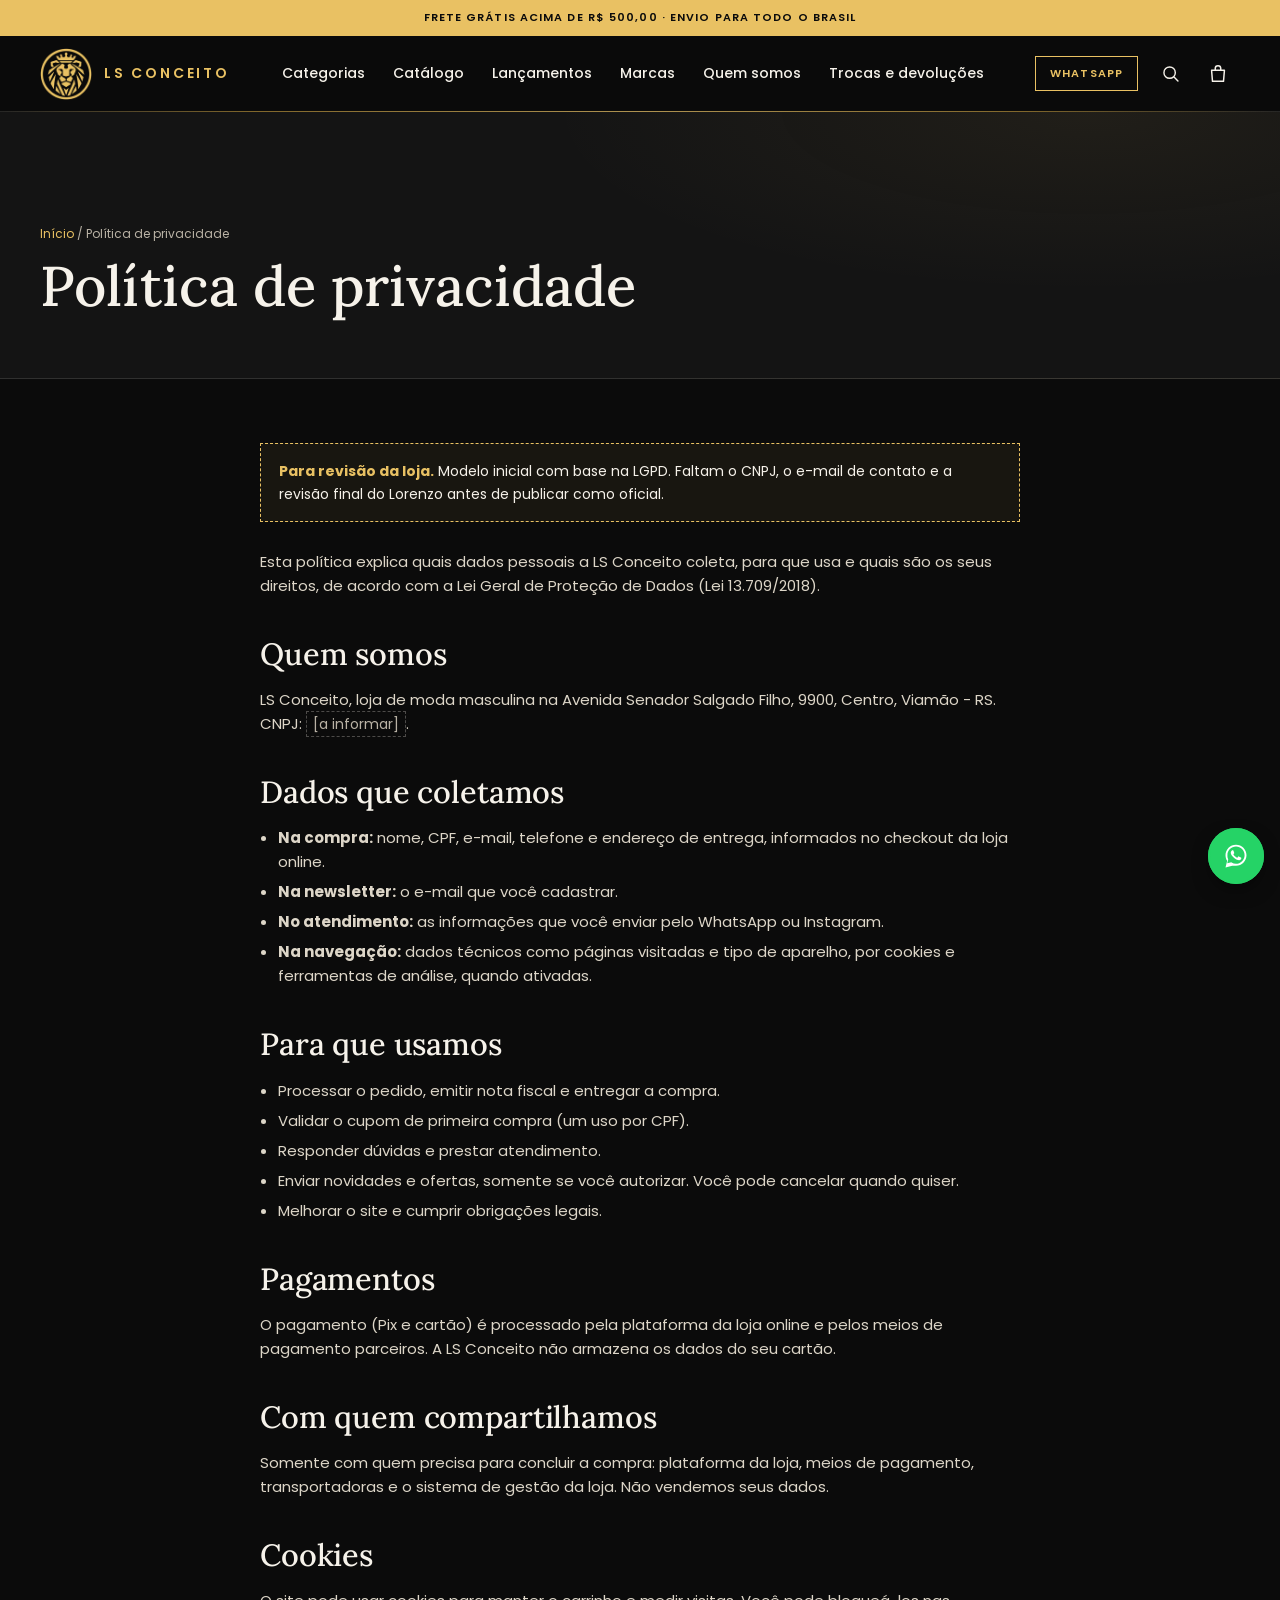
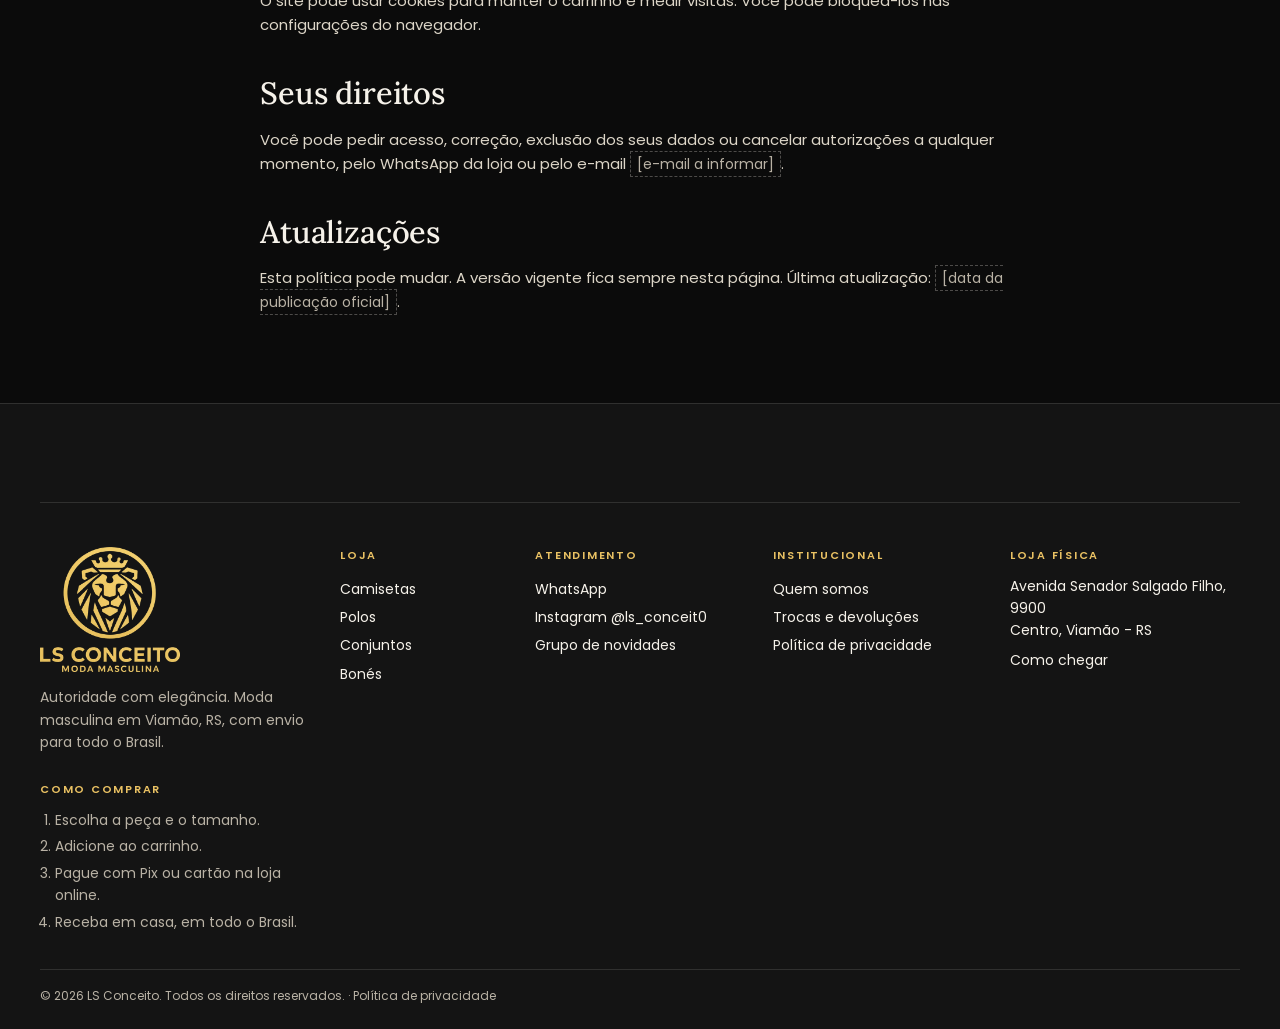
==== politica-de-privacidade.html @ 8f2c28cd "Pedidos do João e do dono (29/10): categorias em círculos, coleção, mockups e páginas - Hero com as " ====
<!doctype html>
<html lang="pt-BR">
<head>
<meta charset="utf-8">
<meta name="viewport" content="width=device-width, initial-scale=1">
<title>Política de privacidade | LS Conceito</title>
<meta name="description" content="Como a LS Conceito trata os seus dados pessoais.">
<meta name="theme-color" content="#0B0B0B">
<link rel="icon" type="image/png" href="favicon.png">
<meta property="og:title" content="LS Conceito | Moda masculina em Viamão - RS">
<meta property="og:description" content="Polos, camisetas, conjuntos e bonés. Frete grátis acima de R$ 500 e envio para todo o Brasil.">
<meta property="og:image" content="img/og.jpg">
<link rel="preconnect" href="https://fonts.googleapis.com">
<link rel="preconnect" href="https://fonts.gstatic.com" crossorigin>
<link href="https://fonts.googleapis.com/css2?family=Poppins:wght@400;500;600;700&family=Lora:ital,wght@0,500;0,600;1,500&display=swap" rel="stylesheet">
<link rel="stylesheet" href="style.css?v=20261029a">
</head>
<body>

<div class="topbar" id="topbar" role="region" aria-label="Avisos da loja">
  <div class="topbar-msgs" id="topbarMsgs"></div>
</div>

<header class="header" id="header">
  <a href="index.html#topo" class="brand" aria-label="LS Conceito, página inicial"><img class="brand-lion" src="img/logo-mark.webp" width="56" height="56" alt=""><span class="brand-word">LS Conceito</span></a>
  <nav class="nav" id="nav" aria-label="Principal">
    <div class="nav-item" style="--n:0">
      <a href="index.html#catalogo" class="nav-toggle" aria-haspopup="true">Categorias</a>
      <div class="submenu">
        <a href="index.html#catalogo">Todas as peças</a>
        <a href="index.html?cat=camisetas#catalogo">Camisetas</a>
        <a href="index.html?cat=polos#catalogo">Polos</a>
        <a href="index.html?cat=conjuntos#catalogo">Conjuntos</a>
        <a href="index.html?cat=bones#catalogo">Bonés</a>
      </div>
    </div>
    <a href="index.html#catalogo" style="--n:1">Catálogo</a>
    <a href="index.html#lancamentos" style="--n:2">Lançamentos</a>
    <a href="index.html#marcas" style="--n:3">Marcas</a>
    <a href="quem-somos.html" style="--n:4">Quem somos</a>
    <a href="troca-e-devolucao.html" style="--n:5">Trocas e devoluções</a>
  </nav>
  <div class="head-actions">
    <a href="#" class="btn btn-line btn-sm head-whats js-whats">WhatsApp</a>
    <button class="icon-btn" id="searchBtn" type="button" aria-label="Buscar peças" onclick="location.href='index.html#catalogo'">
      <svg viewBox="0 0 24 24" width="21" height="21" fill="none" stroke="currentColor" stroke-width="1.6" stroke-linecap="round" aria-hidden="true"><circle cx="11" cy="11" r="6.5"/><path d="m16 16 4.5 4.5"/></svg>
    </button>
    <button class="icon-btn cart-btn" id="cartBtn" type="button" onclick="location.href='index.html#catalogo'" aria-label="Abrir carrinho, 0 itens">
      <svg viewBox="0 0 24 24" width="22" height="22" fill="none" stroke="currentColor" stroke-width="1.6" stroke-linecap="round" stroke-linejoin="round" aria-hidden="true"><path d="M5 8h14l-1 12H6L5 8z"/><path d="M9 8V6a3 3 0 0 1 6 0v2"/></svg>
      <span class="cart-count" id="cartCount" aria-hidden="true">0</span>
    </button>
    <button class="burger" id="burger" type="button" aria-label="Abrir menu" aria-expanded="false" aria-controls="nav"><i></i><i></i></button>
  </div>
</header>

<main id="topo">
<section class="page-hero">
  <div class="wrap">
    <p class="breadcrumb"><a href="index.html">Início</a> / Política de privacidade</p>
    <h1>Política de privacidade</h1>
  </div>
</section>
<div class="wrap prose">
  <div class="pending"><b>Para revisão da loja.</b> Modelo inicial com base na LGPD. Faltam o CNPJ, o e-mail de contato e a revisão final do Lorenzo antes de publicar como oficial.</div>
  <p>Esta política explica quais dados pessoais a LS Conceito coleta, para que usa e quais são os seus direitos, de acordo com a Lei Geral de Proteção de Dados (Lei 13.709/2018).</p>
  <h2>Quem somos</h2>
  <p>LS Conceito, loja de moda masculina na Avenida Senador Salgado Filho, 9900, Centro, Viamão - RS. CNPJ: <span class="slot" style="display:inline;padding:2px 6px">[a informar]</span>.</p>
  <h2>Dados que coletamos</h2>
  <ul>
    <li><b>Na compra:</b> nome, CPF, e-mail, telefone e endereço de entrega, informados no checkout da loja online.</li>
    <li><b>Na newsletter:</b> o e-mail que você cadastrar.</li>
    <li><b>No atendimento:</b> as informações que você enviar pelo WhatsApp ou Instagram.</li>
    <li><b>Na navegação:</b> dados técnicos como páginas visitadas e tipo de aparelho, por cookies e ferramentas de análise, quando ativadas.</li>
  </ul>
  <h2>Para que usamos</h2>
  <ul>
    <li>Processar o pedido, emitir nota fiscal e entregar a compra.</li>
    <li>Validar o cupom de primeira compra (um uso por CPF).</li>
    <li>Responder dúvidas e prestar atendimento.</li>
    <li>Enviar novidades e ofertas, somente se você autorizar. Você pode cancelar quando quiser.</li>
    <li>Melhorar o site e cumprir obrigações legais.</li>
  </ul>
  <h2>Pagamentos</h2>
  <p>O pagamento (Pix e cartão) é processado pela plataforma da loja online e pelos meios de pagamento parceiros. A LS Conceito não armazena os dados do seu cartão.</p>
  <h2>Com quem compartilhamos</h2>
  <p>Somente com quem precisa para concluir a compra: plataforma da loja, meios de pagamento, transportadoras e o sistema de gestão da loja. Não vendemos seus dados.</p>
  <h2>Cookies</h2>
  <p>O site pode usar cookies para manter o carrinho e medir visitas. Você pode bloqueá-los nas configurações do navegador.</p>
  <h2>Seus direitos</h2>
  <p>Você pode pedir acesso, correção, exclusão dos seus dados ou cancelar autorizações a qualquer momento, pelo WhatsApp da loja ou pelo e-mail <span class="slot" style="display:inline;padding:2px 6px">[e-mail a informar]</span>.</p>
  <h2>Atualizações</h2>
  <p>Esta política pode mudar. A versão vigente fica sempre nesta página. Última atualização: <span class="slot" style="display:inline;padding:2px 6px">[data da publicação oficial]</span>.</p>
</div>
</main>

<footer class="footer">
  <ul class="seals wrap rv" aria-label="Vantagens">
    <li><svg viewBox="0 0 24 24" aria-hidden="true"><path d="M12 3 5 6v5c0 4.4 3 8.3 7 9.5 4-1.2 7-5.1 7-9.5V6l-7-3z"/><path d="m9 12 2 2 4-4"/></svg><span><b>Compra segura</b>Checkout protegido</span></li>
    <li><svg viewBox="0 0 24 24" aria-hidden="true"><path d="M3 7h11v9H3zM14 10h4l3 3v3h-7z"/><circle cx="7" cy="17.5" r="1.5"/><circle cx="17" cy="17.5" r="1.5"/></svg><span><b>Todo o Brasil</b>Enviamos para todos os estados</span></li>
    <li><svg viewBox="0 0 24 24" aria-hidden="true"><rect x="3" y="6" width="18" height="12"/><path d="M3 10h18M7 15h4"/></svg><span><b>Até 12x</b>No cartão de crédito</span></li>
    <li><svg viewBox="0 0 24 24" aria-hidden="true"><path d="M4 12h16M12 4v16"/><circle cx="12" cy="12" r="9"/></svg><span><b>Frete grátis</b>Acima de R$ 500,00</span></li>
  </ul>
  <div class="wrap footer-in">
    <div class="foot-brand">
      <img class="foot-logo" src="img/logo-ls.webp" width="160" height="143" alt="LS Conceito, moda masculina" loading="lazy">
      <p class="muted">Autoridade com elegância. Moda masculina em Viamão, RS, com envio para todo o Brasil.</p>
    </div>
    <div>
      <p class="foot-label">Loja</p>
      <a href="index.html?cat=camisetas#catalogo">Camisetas</a>
      <a href="index.html?cat=polos#catalogo">Polos</a>
      <a href="index.html?cat=conjuntos#catalogo">Conjuntos</a>
      <a href="index.html?cat=bones#catalogo">Bonés</a>
    </div>
    <div>
      <p class="foot-label">Atendimento</p>
      <a href="#" class="js-whats">WhatsApp</a>
      <a href="https://www.instagram.com/ls_conceit0/" target="_blank" rel="noopener">Instagram @ls_conceit0</a>
      <a href="#" data-grupo>Grupo de novidades</a>
    </div>
    <div>
      <p class="foot-label">Institucional</p>
      <a href="quem-somos.html">Quem somos</a>
      <a href="troca-e-devolucao.html">Trocas e devoluções</a>
      <a href="politica-de-privacidade.html">Política de privacidade</a>
    </div>
    <div>
      <p class="foot-label">Loja física</p>
      <p class="store-address">Avenida Senador Salgado Filho, 9900<br>Centro, Viamão - RS</p>
      <a href="https://www.google.com/maps/search/?api=1&query=Avenida+Senador+Salgado+Filho+9900+Centro+Viam%C3%A3o+RS" target="_blank" rel="noopener">Como chegar</a>
    </div>
    <div id="como-comprar">
      <p class="foot-label">Como comprar</p>
      <ol class="buy-steps">
        <li>Escolha a peça e o tamanho.</li>
        <li>Adicione ao carrinho.</li>
        <li>Pague com Pix ou cartão na loja online.</li>
        <li>Receba em casa, em todo o Brasil.</li>
      </ol>
    </div>
  </div>
  <div class="wrap copy">© <span id="year"></span> LS Conceito. Todos os direitos reservados. · <a href="politica-de-privacidade.html">Política de privacidade</a></div>
</footer>

<a href="#" class="float-whats js-whats" aria-label="Chamar no WhatsApp">
  <svg viewBox="0 0 32 32" width="28" height="28" fill="currentColor" aria-hidden="true"><path d="M16.003 3C9.373 3 4 8.373 4 15c0 2.385.697 4.607 1.894 6.48L4 29l7.72-1.86A11.94 11.94 0 0 0 16.003 27C22.63 27 28 21.627 28 15S22.63 3 16.003 3zm0 21.8a9.77 9.77 0 0 1-5.05-1.4l-.36-.22-4.58 1.1 1.14-4.46-.24-.38A9.75 9.75 0 0 1 6.2 15c0-5.42 4.4-9.8 9.8-9.8 5.4 0 9.8 4.38 9.8 9.8s-4.4 9.8-9.8 9.8zm5.37-7.34c-.3-.15-1.74-.86-2-.96-.27-.1-.47-.15-.66.15-.2.3-.76.96-.93 1.16-.17.2-.34.22-.64.07-.3-.15-1.25-.46-2.38-1.47-.88-.78-1.47-1.75-1.64-2.05-.17-.3-.02-.46.13-.6.13-.13.3-.34.44-.5.15-.17.2-.3.3-.5.1-.2.05-.37-.02-.52-.08-.15-.66-1.6-.9-2.18-.24-.57-.48-.5-.66-.5h-.56c-.2 0-.52.07-.8.37-.27.3-1.04 1.02-1.04 2.48s1.07 2.88 1.22 3.08c.15.2 2.1 3.2 5.08 4.49.71.3 1.26.49 1.7.63.71.22 1.36.19 1.87.12.57-.08 1.74-.71 1.98-1.4.25-.7.25-1.28.17-1.4-.07-.13-.27-.2-.57-.35z"/></svg>
</a>

<div class="toast" id="toast" role="status"></div>

<script src="config.js?v=20261029a"></script>
<script src="page.js?v=20261029a"></script>
</body>
</html>
---- style.css ----
/* LS Conceito: fundo preto no site todo (pedido do dono, 27/10). Seções alternam preto e grafite;
   off-white só em texto e detalhes. Cantos retos e um botão dourado principal por dobra (BrandBook). */
:root {
  --bg: #0B0B0B;
  --alt: #141414;
  --surface: #1A1A1A;
  --card: #161616;
  --line: rgba(246, 242, 234, .12);
  --line-strong: rgba(246, 242, 234, .28);
  --text: #F6F2EA;
  --muted: #B9B2A5;
  --gold: #E9C163;
  --gold-dark: #A8832E;
  --gold-fill: #E9C163;
  --gold-fill-hover: #F1CE7C;
  --on-gold: #0B0B0B;
  --photo: #1F1F1F;
  --head: "Lora", Georgia, serif;
  --sans: "Poppins", system-ui, sans-serif;
  --fs-2xs: 0.6875rem;
  --fs-xs: 0.75rem;
  --fs-sm: 0.875rem;
  --fs-md: 0.9375rem;
  --fs-lg: 1.25rem;
  --fs-xl: clamp(1.5rem, 2.4vw, 2rem);
  --fs-2xl: clamp(2rem, 4.4vw, 3.5rem);
  --lh-heading: 1.3;
  --lh-body: 1.6;
  --lh-tight: 1.25;
  --gap: 16px;
  --pad: clamp(16px, 4vw, 40px);
  --section: clamp(48px, 7vw, 96px);
  --topbar: 36px;
  --header: 76px;
  --ease: cubic-bezier(.22, 1, .36, 1);
}

* { box-sizing: border-box; margin: 0; padding: 0; }
html { scroll-behavior: smooth; }
body {
  background: var(--bg);
  color: var(--text);
  font-family: var(--sans);
  font-size: var(--fs-md);
  line-height: var(--lh-body);
  overflow-x: hidden;
  -webkit-font-smoothing: antialiased;
}
img { display: block; max-width: 100%; }
a { color: inherit; text-decoration: none; }
button, input, select { font-family: var(--sans); color: inherit; }
button { background: none; border: 0; padding: 0; cursor: pointer; }
:focus-visible { outline: 2px solid var(--gold); outline-offset: 2px; }
.sr-only { position: absolute; width: 1px; height: 1px; overflow: hidden; clip: rect(0 0 0 0); white-space: nowrap; }
.wrap { width: min(1240px, 100% - var(--pad) * 2); margin-inline: auto; }
.muted { color: var(--muted); }
h1, h2, h3 {
  font-family: var(--head);
  font-weight: 500;
  line-height: var(--lh-heading);
  padding-bottom: .14em;
}
h2 { font-size: var(--fs-xl); letter-spacing: -.005em; }
h3 { font-size: var(--fs-lg); }
.eyebrow, .foot-label, .sizes-label {
  font-family: var(--sans);
  font-size: var(--fs-2xs);
  font-weight: 600;
  letter-spacing: .16em;
  text-transform: uppercase;
  color: var(--gold);
}
.section { padding: var(--section) 0; }
.section.alt { background: var(--alt); }
#categorias, #lancamentos, #marcas, #catalogo, #contato, #avaliacoes, #como-comprar { scroll-margin-top: calc(var(--header) + 12px); }
.sec-head { display: flex; align-items: baseline; justify-content: space-between; flex-wrap: wrap; gap: 8px 16px; margin-bottom: 24px; }
.sec-head h2 { margin: 0; }
.sec-link {
  font-size: var(--fs-xs);
  font-weight: 600;
  letter-spacing: .12em;
  text-transform: uppercase;
  color: var(--gold);
  border-bottom: 1px solid currentColor;
  padding-bottom: 2px;
}
.sec-note, .result-count { font-size: var(--fs-xs); color: var(--muted); }

/* entrada no scroll: só opacidade e deslocamento curto, leve em celular fraco */
.rv { opacity: 0; transform: translateY(16px); transition: opacity .6s var(--ease), transform .6s var(--ease); transition-delay: var(--d, 0ms); }
.rv.rv-in { opacity: 1; transform: none; }
.no-rv .rv { opacity: 1; transform: none; transition: none; }

/* 1. barra de anúncio: uma mensagem por vez, troca com fade */
.topbar {
  position: relative;
  height: var(--topbar);
  background: var(--gold-fill);
  color: var(--on-gold);
  font-size: var(--fs-2xs);
  font-weight: 600;
  letter-spacing: .1em;
  text-transform: uppercase;
  overflow: hidden;
}
.topbar-msgs { position: relative; height: 100%; }
.topbar-msg {
  position: absolute;
  inset: 0;
  display: flex;
  align-items: center;
  justify-content: center;
  padding: 0 12px;
  text-align: center;
  white-space: nowrap;
  opacity: 0;
  transform: translateY(8px);
  transition: opacity .5s, transform .5s var(--ease);
}
.topbar-msg.is-on { opacity: 1; transform: none; }

/* 2. header fixo junto com a barra de anúncio */
.header {
  position: sticky;
  top: 0;
  z-index: 900;
  display: flex;
  align-items: center;
  justify-content: space-between;
  gap: 20px;
  min-height: var(--header);
  padding: 10px var(--pad);
  background: rgba(11, 11, 11, .96);
  border-bottom: 1px solid var(--line);
}
.brand { display: flex; align-items: center; gap: 12px; position: relative; z-index: 2; }
.brand-lion { height: 52px; width: 52px; }
.brand-word {
  font-weight: 600;
  font-size: var(--fs-sm);
  letter-spacing: .2em;
  text-transform: uppercase;
  white-space: nowrap;
  color: var(--gold);
}
.nav { display: flex; align-items: center; gap: 28px; }
.nav > a, .nav-toggle {
  position: relative;
  font-size: var(--fs-sm);
  font-weight: 500;
  padding: 8px 0;
}
.nav > a::after, .nav-toggle::after {
  content: "";
  position: absolute;
  left: 0; right: 0; bottom: 2px;
  height: 1px;
  background: var(--gold);
  transform: scaleX(0);
  transform-origin: left;
  transition: transform .3s var(--ease);
}
.nav > a:hover::after, .nav-item:hover .nav-toggle::after { transform: scaleX(1); }
.nav-item { position: relative; }
.submenu {
  position: absolute;
  top: 100%;
  left: -16px;
  min-width: 200px;
  padding: 8px 0;
  background: var(--surface);
  border: 1px solid var(--line);
  z-index: 20;
  opacity: 0;
  visibility: hidden;
  transform: translateY(6px);
  transition: opacity .2s, transform .25s var(--ease), visibility .2s;
}
.nav-item:hover .submenu, .nav-item:focus-within .submenu { opacity: 1; visibility: visible; transform: none; }
.submenu a { display: block; padding: 9px 18px; font-size: var(--fs-sm); }
.submenu a:hover, .submenu a.is-active { color: var(--gold); }
.head-actions { position: relative; z-index: 2; display: flex; align-items: center; gap: 4px; }
.head-whats { margin-right: 6px; }
.icon-btn { position: relative; width: 44px; height: 44px; display: grid; place-items: center; transition: color .2s; }
.icon-btn:hover { color: var(--gold); }
.cart-count {
  position: absolute;
  top: 3px; right: 1px;
  min-width: 18px; height: 18px;
  padding: 0 5px;
  border-radius: 9px;
  background: var(--gold-fill);
  color: var(--on-gold);
  font-size: 10px;
  font-weight: 700;
  line-height: 18px;
  text-align: center;
  transform: scale(0);
  transition: transform .3s var(--ease);
}
.cart-count.has-items { transform: scale(1); }
.cart-count.bump { animation: bump .45s var(--ease); }
@keyframes bump { 40% { transform: scale(1.5); } }
.burger { display: none; width: 44px; height: 44px; position: relative; }
.burger i { position: absolute; left: 10px; right: 10px; height: 1.5px; background: var(--text); transition: .25s; }
.burger i:first-child { top: 17px; }
.burger i:last-child { top: 25px; }
.burger.is-open i:first-child { top: 21px; transform: rotate(45deg); }
.burger.is-open i:last-child { top: 21px; transform: rotate(-45deg); }

/* botões: dourado cheio só no CTA principal; o resto é contorno */
.btn {
  display: inline-flex;
  align-items: center;
  justify-content: center;
  padding: 15px 26px;
  font-weight: 600;
  font-size: var(--fs-xs);
  letter-spacing: .1em;
  text-transform: uppercase;
  text-align: center;
  line-height: 1.2;
  transition: background .2s, color .2s, border-color .2s, transform .2s var(--ease);
}
.btn:hover { transform: translateY(-1px); }
.btn:active { transform: scale(.98); }
.btn-sm { padding: 10px 14px; font-size: var(--fs-2xs); }
.btn-block { width: 100%; }
.btn-gold { background: var(--gold-fill); color: var(--on-gold); }
.btn-gold:hover { background: var(--gold-fill-hover); }
.btn-line { border: 1px solid var(--gold); color: var(--gold); }
.btn-line:hover { background: var(--gold); color: var(--on-gold); }
.btn.is-done { background: var(--text); color: var(--bg); }
.link-btn { color: var(--gold); text-decoration: underline; text-underline-offset: 3px; font-size: inherit; }

/* 3. hero com as artes (2:1, sem cortar o texto) */
.hero { position: relative; background: #000; }
.slides { position: relative; aspect-ratio: 2 / 1; max-height: 640px; margin-inline: auto; max-width: 1280px; }
.slide {
  position: absolute;
  inset: 0;
  display: block;
  opacity: 0;
  visibility: hidden;
  transition: opacity .8s ease, visibility .8s;
}
.slide.is-active { opacity: 1; visibility: visible; z-index: 1; }
.slide img { width: 100%; height: 100%; object-fit: contain; }
.dots { position: absolute; left: 0; right: 0; bottom: 12px; z-index: 3; display: flex; justify-content: center; gap: 8px; }
.dot { width: 34px; height: 24px; position: relative; }
.dot::before, .dot::after { content: ""; position: absolute; left: 0; right: 0; top: 11px; height: 2px; }
.dot::before { background: rgba(246, 242, 234, .3); }
.dot::after { background: var(--gold); transform: scaleX(0); transform-origin: left; }
.dot.is-active::after { animation: dotFill var(--dur, 6500ms) linear forwards; }
.dots.is-paused .dot.is-active::after { animation-play-state: paused; }
.dots.is-static .dot.is-active::after { animation: none; transform: scaleX(1); }
@keyframes dotFill { to { transform: scaleX(1); } }

/* 4. categorias */
.cats-row { display: grid; grid-template-columns: repeat(4, minmax(0, 1fr)); gap: var(--gap); }
.cat-tile { position: relative; display: block; aspect-ratio: 4 / 5; overflow: hidden; background: var(--photo); border: 1px solid var(--line); }
.cat-tile img { width: 100%; height: 100%; object-fit: cover; object-position: center 25%; transition: transform .8s var(--ease); }
.cat-tile::after { content: ""; position: absolute; inset: 0; background: linear-gradient(to top, rgba(0, 0, 0, .85), rgba(0, 0, 0, 0) 55%); }
.cat-tile:hover img { transform: scale(1.05); }
.cat-label {
  position: absolute;
  left: 16px; right: 16px; bottom: 14px;
  z-index: 1;
  font-family: var(--head);
  font-size: var(--fs-lg);
  color: var(--text);
}
.cat-label::after { content: " →"; color: var(--gold); font-family: var(--sans); font-size: .8em; }
.cat-tile.is-active { border-color: var(--gold); }

/* grade de produtos */
.grid { display: grid; grid-template-columns: repeat(2, minmax(0, 1fr)); gap: var(--gap); }
@media (min-width: 900px) { .grid { grid-template-columns: repeat(4, minmax(0, 1fr)); gap: 28px 20px; } }

.card { display: flex; min-width: 0; }
.card.rv-leave { opacity: 0; transition: opacity .15s; }
.card-in { display: flex; flex-direction: column; width: 100%; background: var(--card); border: 1px solid var(--line); transition: border-color .3s; }
.card:hover .card-in { border-color: var(--line-strong); }
.card-media { display: block; width: 100%; aspect-ratio: 4 / 5; position: relative; overflow: hidden; background: var(--photo); }
.card-media img { position: absolute; inset: 0; width: 100%; height: 100%; object-fit: cover; transition: opacity .4s, transform .8s var(--ease); }
.card-media .im-b { opacity: 0; }
.card:hover .card-media .im-b { opacity: 1; }
.card:hover .card-media img { transform: scale(1.03); }
.card-tag {
  position: absolute;
  top: 10px; left: 10px;
  z-index: 1;
  background: var(--gold-fill);
  color: var(--on-gold);
  font-size: var(--fs-2xs);
  font-weight: 700;
  letter-spacing: .08em;
  text-transform: uppercase;
  padding: 4px 8px;
}
.card-body { display: flex; flex-direction: column; gap: 6px; padding: 14px 12px; flex: 1; min-width: 0; }
.card-brand { font-size: var(--fs-2xs); font-weight: 600; letter-spacing: .14em; text-transform: uppercase; color: var(--gold); }
.card-name {
  font-size: var(--fs-sm);
  font-weight: 500;
  line-height: var(--lh-tight);
  display: -webkit-box;
  -webkit-box-orient: vertical;
  -webkit-line-clamp: 2;
  line-clamp: 2;
  overflow: hidden;
  min-height: calc(var(--lh-tight) * 2em);
}
/* 17. preço e parcelas com contraste: dourado e off-white, nunca cinza */
.price { display: flex; flex-wrap: wrap; align-items: baseline; gap: 4px 8px; min-height: 1.4em; }
.price b { font-size: 1.0625rem; font-weight: 700; color: var(--gold); font-variant-numeric: tabular-nums; }
.price s { color: var(--muted); font-size: var(--fs-xs); }
.price .off { background: var(--gold-fill); color: var(--on-gold); font-style: normal; font-size: var(--fs-2xs); font-weight: 700; padding: 2px 6px; }
.price.is-placeholder b { color: var(--text); font-weight: 600; font-size: var(--fs-sm); }
.installments { font-size: var(--fs-xs); font-weight: 500; color: var(--text); min-height: 1.2em; }
.installments b { color: var(--gold); font-weight: 700; }
.card-actions { display: flex; gap: 6px; margin-top: auto; padding-top: 8px; }
.card-size {
  flex: 0 0 auto;
  width: 82px;
  min-width: 0;
  height: 42px;
  padding: 0 24px 0 10px;
  border: 1px solid var(--line-strong);
  background: var(--bg) url("data:image/svg+xml,%3Csvg xmlns='http://www.w3.org/2000/svg' width='10' height='6'%3E%3Cpath d='M1 1l4 4 4-4' fill='none' stroke='%23E9C163' stroke-width='1.4'/%3E%3C/svg%3E") no-repeat right 9px center;
  font-size: var(--fs-xs);
  font-weight: 600;
  border-radius: 0;
  appearance: none;
  -webkit-appearance: none;
}
.card-size.shake { animation: shake .35s; border-color: var(--gold); }
.card-btn { flex: 1; min-width: 0; padding: 0 8px; height: 42px; letter-spacing: .06em; }
.card-wa { font-size: var(--fs-xs); color: var(--muted); text-align: center; padding-top: 6px; text-decoration: underline; text-underline-offset: 3px; text-decoration-color: var(--line-strong); }
.card-wa:hover { color: var(--gold); }
@keyframes shake { 25% { transform: translateX(-4px); } 75% { transform: translateX(4px); } }

/* 6. banners de coleção */
.promos { padding-top: 0; padding-bottom: 0; }
.promos + .section { margin-top: 0; }
.promo-row { display: grid; grid-template-columns: 1fr 1fr; gap: var(--gap); padding: var(--section) 0; }
.promo { position: relative; display: block; aspect-ratio: 16 / 9; overflow: hidden; background: var(--photo); border: 1px solid var(--line); }
.promo img { position: absolute; inset: 0; width: 100%; height: 100%; object-fit: cover; object-position: center 30%; transition: transform .8s var(--ease); }
.promo::after { content: ""; position: absolute; inset: 0; background: linear-gradient(90deg, rgba(0, 0, 0, .88) 0%, rgba(0, 0, 0, .5) 50%, rgba(0, 0, 0, 0) 100%); }
.promo:hover img { transform: scale(1.04); }
.promo-in { position: absolute; z-index: 1; left: 0; top: 0; bottom: 0; display: flex; flex-direction: column; justify-content: center; align-items: flex-start; gap: 8px; padding: clamp(18px, 3vw, 36px); max-width: 70%; }
.promo-title { font-family: var(--head); font-size: var(--fs-2xl); line-height: 1.1; }
.promo-text { font-size: var(--fs-sm); color: var(--text); }
.promo .btn { margin-top: 6px; }

/* 7 e 11. artes (Instagram e grupo) */
.art-banner { display: block; border: 1px solid var(--line); background: #000; transition: border-color .3s; }
.art-banner:hover { border-color: var(--gold-dark); }
.art-banner img { width: 100%; height: auto; }

/* 8. marcas com logo */
.brand-grid { display: grid; grid-template-columns: repeat(8, minmax(0, 1fr)); gap: 12px; }
.brand-card {
  display: flex;
  flex-direction: column;
  align-items: center;
  gap: 8px;
  padding: 10px 6px 12px;
  border: 1px solid transparent;
  transition: border-color .25s, transform .25s var(--ease);
}
.brand-card img { width: 100%; max-width: 120px; aspect-ratio: 1; }
.brand-card span { font-size: var(--fs-2xs); font-weight: 500; letter-spacing: .06em; color: var(--muted); text-align: center; line-height: 1.3; }
.brand-card:hover, .brand-card.is-active { border-color: var(--gold-dark); transform: translateY(-2px); }
.brand-card.is-active span { color: var(--gold); }

/* catálogo e filtros */
.filter-bar { display: flex; flex-wrap: wrap; align-items: center; gap: 12px 16px; margin: 0 0 28px; }
.search-field {
  flex: 1 1 260px;
  display: flex;
  align-items: center;
  gap: 10px;
  height: 46px;
  padding: 0 14px;
  border: 1px solid var(--line-strong);
  background: var(--bg);
  color: var(--muted);
}
.search-field:focus-within { border-color: var(--gold); }
.search-field input { flex: 1; min-width: 0; height: 100%; border: 0; background: none; color: var(--text); font-size: var(--fs-sm); outline: none; }
.search-field input::placeholder { color: var(--muted); }
.filters { display: flex; flex-wrap: wrap; gap: 8px; }
.chip {
  height: 40px;
  padding: 0 16px;
  border: 1px solid var(--line-strong);
  font-size: var(--fs-xs);
  font-weight: 600;
  letter-spacing: .06em;
  text-transform: uppercase;
  white-space: nowrap;
  transition: background .2s, color .2s, border-color .2s;
}
.chip:hover { border-color: var(--gold); }
.chip.is-active { background: var(--gold-fill); color: var(--on-gold); border-color: var(--gold-fill); }
.selects { display: flex; flex-wrap: wrap; align-items: center; gap: 8px; }
.select select {
  height: 40px;
  min-width: 128px;
  padding: 0 34px 0 14px;
  border: 1px solid var(--line-strong);
  background: var(--bg) url("data:image/svg+xml,%3Csvg xmlns='http://www.w3.org/2000/svg' width='10' height='6'%3E%3Cpath d='M1 1l4 4 4-4' fill='none' stroke='%23E9C163' stroke-width='1.4'/%3E%3C/svg%3E") no-repeat right 12px center;
  font-size: var(--fs-xs);
  font-weight: 600;
  letter-spacing: .04em;
  border-radius: 0;
  appearance: none;
  -webkit-appearance: none;
  cursor: pointer;
}
.select select:focus { border-color: var(--gold); outline: none; }
.select select.is-set { border-color: var(--gold); color: var(--gold); }
select option { background: var(--surface); color: var(--text); }
.clear-btn { font-size: var(--fs-xs); font-weight: 600; color: var(--gold); text-decoration: underline; text-underline-offset: 3px; padding: 8px 4px; }
.empty { padding: 28px 0; color: var(--muted); }
.cat-group { margin-top: 40px; }
.cat-group:first-child { margin-top: 0; }
.cat-group h3 { font-size: var(--fs-lg); margin-bottom: 14px; }
.cat-group h3 small { font-family: var(--sans); font-size: var(--fs-xs); color: var(--muted); margin-left: 8px; }

/* 9. dúvidas */
.help-in { display: flex; align-items: center; justify-content: space-between; gap: 24px 40px; flex-wrap: wrap; border: 1px solid var(--line); padding: clamp(24px, 4vw, 44px); }
.help-in p { margin-top: 6px; max-width: 52ch; }
.help-actions { display: flex; flex-wrap: wrap; gap: 10px; }

/* 10. avaliações */
.reviews-grid { display: grid; grid-template-columns: repeat(3, minmax(0, 1fr)); gap: var(--gap); }
.review { border: 1px solid var(--line); padding: 22px; display: flex; flex-direction: column; gap: 12px; background: var(--card); }
.review-stars { color: var(--gold); letter-spacing: .2em; }
.review p { font-size: var(--fs-sm); }
.review-who { display: flex; align-items: center; gap: 10px; margin-top: auto; font-size: var(--fs-xs); color: var(--muted); }
.review-who img { width: 40px; height: 40px; border-radius: 50%; object-fit: cover; }
.review-who b { display: block; color: var(--text); font-size: var(--fs-sm); font-weight: 600; }
.reviews-empty { grid-column: 1 / -1; border: 1px dashed var(--line-strong); padding: 36px 24px; text-align: center; color: var(--muted); display: flex; flex-direction: column; align-items: center; gap: 12px; }
.reviews-empty p { max-width: 56ch; }

/* 11. grupo de novidades e newsletter */
.news-row { display: grid; grid-template-columns: 1.45fr 1fr; gap: clamp(20px, 4vw, 48px); align-items: center; }
.news h2 { margin: 6px 0 4px; }
.news .muted { font-size: var(--fs-sm); }
.news-form { display: flex; gap: 8px; flex-wrap: wrap; margin-top: 16px; }
.news-form input {
  flex: 1 1 180px;
  min-width: 0;
  height: 48px;
  padding: 0 14px;
  border: 1px solid var(--line-strong);
  background: var(--bg);
  font-size: var(--fs-sm);
  border-radius: 0;
}
.news-form input:focus { border-color: var(--gold); outline: none; }
.grupo-link { display: inline-block; margin-top: 14px; font-size: var(--fs-sm); color: var(--gold); }
.grupo-link:hover { text-decoration: underline; text-underline-offset: 3px; }

/* rodapé: selos de confiança só aqui (e na barra do topo) */
.footer { background: var(--alt); border-top: 1px solid var(--line); }
.seals { list-style: none; display: grid; grid-template-columns: repeat(4, 1fr); gap: 16px; padding: 28px 0; border-bottom: 1px solid var(--line); }
.seals li { display: flex; align-items: center; gap: 12px; font-size: var(--fs-xs); color: var(--muted); }
.seals svg { flex: none; width: 30px; height: 30px; fill: none; stroke: var(--gold); stroke-width: 1.4; stroke-linecap: round; stroke-linejoin: round; }
.seals b { display: block; color: var(--text); font-size: var(--fs-sm); font-weight: 600; }
.footer-in { display: grid; grid-template-columns: 1.3fr .8fr 1fr 1fr 1.1fr; gap: 28px; padding: 44px 0 36px; }
.foot-logo { width: 140px; height: auto; margin-bottom: 14px; }
.foot-brand p { font-size: var(--fs-sm); max-width: 34ch; }
.foot-label { margin-bottom: 10px; }
.footer-in a { display: block; font-size: var(--fs-sm); padding: 3px 0; color: var(--text); }
.footer-in a:hover { color: var(--gold); }
.store-address { font-size: var(--fs-sm); margin-bottom: 4px; }
.buy-steps { margin-left: 1.1em; display: flex; flex-direction: column; gap: 4px; font-size: var(--fs-sm); color: var(--muted); }
.copy { border-top: 1px solid var(--line); padding: 16px 0 24px; color: var(--muted); font-size: var(--fs-xs); }

/* 9. WhatsApp sempre visível */
.float-whats {
  position: fixed;
  right: 16px;
  bottom: 16px;
  z-index: 800;
  width: 56px;
  height: 56px;
  border-radius: 50%;
  background: #25d366;
  color: #fff;
  display: flex;
  align-items: center;
  justify-content: center;
  box-shadow: 0 8px 22px -8px rgba(0, 0, 0, .8);
  transition: transform .25s var(--ease);
}
.float-whats:hover { transform: scale(1.06); }

/* espaço para o vídeo institucional (fase 2) */
.video-float { position: fixed; left: 16px; bottom: 16px; z-index: 790; width: 180px; aspect-ratio: 9 / 16; background: #000; border: 1px solid var(--gold-dark); }
.video-float video { width: 100%; height: 100%; object-fit: cover; }
.video-float .modal-x { top: 4px; right: 4px; width: 30px; height: 30px; }

/* modal do produto */
.modal { position: fixed; inset: 0; z-index: 1500; display: flex; align-items: center; justify-content: center; padding: 20px; visibility: hidden; pointer-events: none; transition: visibility .25s; }
.modal.is-open { visibility: visible; pointer-events: auto; }
.modal-bg { position: absolute; inset: 0; background: rgba(0, 0, 0, .75); opacity: 0; transition: opacity .25s; }
.modal.is-open .modal-bg { opacity: 1; }
.modal-card {
  position: relative;
  display: grid;
  grid-template-columns: 1fr 1fr;
  gap: 24px;
  background: var(--surface);
  border: 1px solid var(--line);
  padding: 20px;
  max-width: 880px;
  width: 100%;
  max-height: 92vh;
  overflow: auto;
  opacity: 0;
  transform: translateY(12px);
  transition: opacity .25s, transform .35s var(--ease);
}
.modal.is-open .modal-card { opacity: 1; transform: none; }
.modal-x { position: absolute; top: 10px; right: 10px; width: 36px; height: 36px; border: 1px solid var(--line-strong); z-index: 2; background: var(--bg); }
.modal-x:hover { border-color: var(--gold); color: var(--gold); }
.modal-main { aspect-ratio: 4 / 5; overflow: hidden; background: var(--photo); }
.modal-main img { width: 100%; height: 100%; object-fit: cover; }
.modal-thumbs { display: flex; gap: 8px; margin-top: 8px; }
.modal-thumbs button { width: 56px; height: 70px; overflow: hidden; border: 1px solid var(--line); opacity: .55; transition: opacity .2s; }
.modal-thumbs button.is-active, .modal-thumbs button:hover { opacity: 1; border-color: var(--gold); }
.modal-thumbs img { width: 100%; height: 100%; object-fit: cover; }
.modal-info { display: flex; flex-direction: column; align-items: flex-start; gap: 10px; padding-top: 12px; }
.modal-info h2 { font-family: var(--sans); font-weight: 600; font-size: var(--fs-lg); line-height: var(--lh-tight); padding-bottom: 0; }
.modal-info .price b { font-size: var(--fs-lg); }
.modal-info .installments { font-size: var(--fs-sm); }
.modal-info .btn { margin-top: 8px; width: 100%; }
.modal-info .btn + .btn { margin-top: 0; }
.sizes { display: flex; flex-wrap: wrap; gap: 6px; }
.size {
  min-width: 44px;
  height: 40px;
  padding: 0 10px;
  border: 1px solid var(--line-strong);
  font-size: var(--fs-xs);
  font-weight: 600;
  transition: background .2s, color .2s, border-color .2s;
}
.size:hover { border-color: var(--gold); }
.size.is-active { background: var(--gold-fill); color: var(--on-gold); border-color: var(--gold-fill); }
.size.shake { animation: shake .35s; }

/* gaveta do carrinho */
.drawer-bg { position: fixed; inset: 0; z-index: 1700; background: rgba(0, 0, 0, .7); opacity: 0; visibility: hidden; transition: opacity .3s, visibility .3s; }
.drawer-bg.is-open { opacity: 1; visibility: visible; }
.drawer {
  position: fixed;
  top: 0; right: 0; bottom: 0;
  z-index: 1800;
  width: min(430px, 100%);
  display: flex;
  flex-direction: column;
  overflow: hidden;
  background: var(--surface);
  border-left: 1px solid var(--line);
  transform: translateX(105%);
  visibility: hidden;
  transition: transform .4s var(--ease), visibility .4s;
}
.drawer.is-open { transform: none; visibility: visible; }
.drawer-head { display: flex; align-items: center; justify-content: space-between; padding: 20px 22px 8px; border-bottom: 1px solid var(--line); }
.drawer-head h2 { margin: 0; font-size: var(--fs-lg); }
.drawer-x { position: static; }
.drawer-body { flex: 1; overflow-y: auto; padding: 8px 22px; overscroll-behavior: contain; }
.cart-empty { display: flex; flex-direction: column; align-items: center; gap: 14px; text-align: center; padding: 64px 12px; color: var(--muted); }
.cart-item { display: grid; grid-template-columns: 72px 1fr; gap: 14px; padding: 16px 0; border-bottom: 1px solid var(--line); }
.ci-img { aspect-ratio: 4 / 5; background: var(--photo); overflow: hidden; }
.ci-img img { width: 100%; height: 100%; object-fit: cover; }
.ci-info { display: flex; flex-direction: column; gap: 4px; min-width: 0; }
.ci-name { font-size: var(--fs-sm); font-weight: 500; line-height: var(--lh-tight); }
.ci-meta { font-size: var(--fs-xs); color: var(--muted); }
.ci-price { font-size: var(--fs-sm); font-weight: 700; color: var(--gold); }
.ci-price.is-placeholder { color: var(--text); font-weight: 600; font-size: var(--fs-xs); }
.ci-row { display: flex; align-items: center; justify-content: space-between; gap: 8px; margin-top: 4px; }
.qty { display: inline-flex; align-items: center; border: 1px solid var(--line-strong); }
.qty button { width: 32px; height: 32px; font-size: var(--fs-md); }
.qty button:hover { color: var(--gold); }
.qty span { min-width: 28px; text-align: center; font-size: var(--fs-sm); font-weight: 600; }
.ci-remove { font-size: var(--fs-xs); color: var(--muted); text-decoration: underline; text-underline-offset: 3px; padding: 6px 2px; }
.ci-remove:hover { color: var(--gold); }
.drawer-foot { display: flex; flex-direction: column; gap: 10px; padding: 16px 22px 22px; border-top: 1px solid var(--line); background: var(--bg); }
.sum { display: flex; justify-content: space-between; align-items: baseline; font-size: var(--fs-sm); }
.sum b { font-size: var(--fs-lg); color: var(--gold); font-variant-numeric: tabular-nums; }
.sum b.is-placeholder { color: var(--text); font-size: var(--fs-sm); }
.sum-note { font-size: var(--fs-xs); color: var(--muted); }
.notice {
  position: absolute;
  left: 0; right: 0; bottom: 0;
  z-index: 3;
  display: flex;
  flex-direction: column;
  gap: 10px;
  padding: 28px 22px 24px;
  background: var(--bg);
  border-top: 1px solid var(--gold);
  transform: translateY(105%);
  visibility: hidden;
  transition: transform .4s var(--ease), visibility .4s;
}
.notice.is-open { transform: none; visibility: visible; }
.notice p:not(.eyebrow) { font-size: var(--fs-sm); color: var(--muted); }
.notice h3 { margin: 0; }

.toast {
  position: fixed;
  left: 50%;
  bottom: 24px;
  transform: translate(-50%, 8px);
  background: var(--text);
  color: var(--bg);
  font-size: var(--fs-sm);
  padding: 12px 18px;
  max-width: calc(100% - 32px);
  opacity: 0;
  pointer-events: none;
  z-index: 2000;
  transition: opacity .25s, transform .3s var(--ease);
}
.toast.is-on { opacity: 1; transform: translate(-50%, 0); }

/* ---------- Toque final: acabamento e movimento leve ----------
   Só opacidade e transform (não travam celular fraco); tudo desliga com "reduzir movimento". */

/* header encolhe e ganha sombra ao rolar */
.header { transition: min-height .35s var(--ease), box-shadow .35s, background .35s; }
.header.is-scrolled { min-height: 60px; background: rgba(11, 11, 11, .985); box-shadow: 0 12px 30px -18px rgba(0, 0, 0, .9); }
.brand-lion { transition: transform .35s var(--ease); }
.header.is-scrolled .brand-lion { transform: scale(.82); }
.brand:hover .brand-lion { transform: rotate(-6deg) scale(1.04); }

/* fio dourado sob o header, desenhado na entrada */
.header::after {
  content: "";
  position: absolute;
  left: 0; right: 0; bottom: -1px;
  height: 1px;
  background: linear-gradient(90deg, transparent, var(--gold-dark) 20%, var(--gold) 50%, var(--gold-dark) 80%, transparent);
  transform: scaleX(0);
  animation: drawLine 1.4s .2s var(--ease) forwards;
  opacity: .7;
}
@keyframes drawLine { to { transform: scaleX(1); } }

/* brilho que passa no botão dourado */
.btn-gold { position: relative; overflow: hidden; }
.btn-gold::after {
  content: "";
  position: absolute;
  top: 0; bottom: 0; left: -60%;
  width: 40%;
  background: linear-gradient(100deg, transparent, rgba(255, 255, 255, .55), transparent);
  transform: skewX(-20deg) translateX(0);
  pointer-events: none;
}
.btn-gold:hover::after { transform: skewX(-20deg) translateX(420%); transition: transform .8s var(--ease); }
.btn-line { position: relative; }
.btn:focus-visible { outline-offset: 3px; }

/* hero: zoom lento na arte ativa e entrada suave */
.slides { overflow: hidden; }
.slide img { transform-origin: 60% 50%; }
.slide.is-active img { animation: heroZoom 7s ease-out forwards; }
@keyframes heroZoom { from { transform: scale(1.04); } to { transform: scale(1); } }
.hero::after {
  content: "";
  position: absolute;
  left: 0; right: 0; bottom: 0;
  height: 60px;
  background: linear-gradient(to top, var(--bg), transparent);
  pointer-events: none;
  z-index: 2;
}
.hero-arrow {
  position: absolute;
  top: 50%;
  z-index: 3;
  width: 44px;
  height: 44px;
  margin-top: -22px;
  display: grid;
  place-items: center;
  border: 1px solid rgba(233, 193, 99, .5);
  background: rgba(11, 11, 11, .55);
  color: var(--gold);
  opacity: 0;
  transition: opacity .3s, background .2s, transform .3s var(--ease);
}
.hero-arrow.prev { left: 16px; transform: translateX(-8px); }
.hero-arrow.next { right: 16px; transform: translateX(8px); }
.hero:hover .hero-arrow, .hero-arrow:focus-visible { opacity: 1; transform: none; }
.hero-arrow:hover { background: var(--gold); color: var(--on-gold); }

/* títulos de seção: traço dourado que se desenha quando a seção aparece */
.sec-head h2 { position: relative; }
.sec-head h2::after {
  content: "";
  display: block;
  width: 48px;
  height: 2px;
  margin-top: 10px;
  background: var(--gold);
  transform: scaleX(0);
  transform-origin: left;
  transition: transform .9s .25s var(--ease);
}
.sec-head.rv-in h2::after, .no-rv .sec-head h2::after { transform: scaleX(1); }
.sec-head { align-items: flex-end; }
.sec-link { transition: color .2s, letter-spacing .3s var(--ease); }
.sec-link:hover { color: var(--gold-fill-hover); letter-spacing: .16em; }

/* cards: sobem de leve, foto aproxima, borda dourada e reflexo */
.card-in { transition: border-color .35s, transform .45s var(--ease), box-shadow .45s var(--ease); }
.card:hover .card-in {
  border-color: rgba(233, 193, 99, .45);
  transform: translateY(-4px);
  box-shadow: 0 22px 40px -24px rgba(0, 0, 0, .95), 0 0 0 1px rgba(233, 193, 99, .08);
}
.card-media::after {
  content: "";
  position: absolute;
  inset: 0;
  background: linear-gradient(115deg, transparent 40%, rgba(255, 255, 255, .10) 50%, transparent 60%);
  transform: translateX(-100%);
  pointer-events: none;
  z-index: 1;
}
.card:hover .card-media::after { transform: translateX(100%); transition: transform 1s var(--ease); }
.card-tag { animation: tagIn .6s .3s var(--ease) both; }
@keyframes tagIn { from { opacity: 0; transform: translateX(-8px); } }
.rv.card { transform: translateY(24px) scale(.98); }
.rv.card.rv-in { transform: none; }

/* categorias e coleções: texto sobe e seta anda */
.cat-label { transition: transform .45s var(--ease); }
.cat-tile:hover .cat-label { transform: translateY(-4px); }
.cat-label::after { display: inline-block; transition: transform .35s var(--ease); }
.cat-tile:hover .cat-label::after { transform: translateX(5px); }
.cat-tile, .promo { transition: border-color .35s; }
.cat-tile:hover, .promo:hover { border-color: rgba(233, 193, 99, .5); }
.promo-in > * { transition: transform .5s var(--ease); }
.promo:hover .promo-title { transform: translateX(4px); }

/* artes (Instagram e grupo): leve aproximação */
.art-banner { overflow: hidden; }
.art-banner img { transition: transform 1.2s var(--ease); }
.art-banner:hover img { transform: scale(1.025); }

/* marcas: logos acendem, círculo dourado gira devagar no hover */
.brand-card { position: relative; }
.brand-card img { transition: transform .45s var(--ease), filter .45s; filter: saturate(.85) brightness(.92); }
.brand-card:hover img, .brand-card.is-active img { transform: scale(1.06); filter: drop-shadow(0 0 14px rgba(233, 193, 99, .35)); }
.brand-card.rv { transform: translateY(14px) scale(.94); }
.brand-card.rv.rv-in { transform: none; }

/* chips e seletores */
.chip, .select select, .card-size { transition: background .25s, color .25s, border-color .25s, transform .2s var(--ease); }
.chip:active { transform: scale(.96); }

/* WhatsApp: anel que pulsa de vez em quando */
.float-whats::before {
  content: "";
  position: absolute;
  inset: 0;
  border-radius: 50%;
  border: 2px solid #25d366;
  animation: ring 4s 3s ease-out infinite;
  pointer-events: none;
}
@keyframes ring {
  0% { transform: scale(1); opacity: .8; }
  30%, 100% { transform: scale(1.6); opacity: 0; }
}
.float-whats { animation: popIn .6s 1s var(--ease) both; }
@keyframes popIn { from { opacity: 0; transform: scale(.6) translateY(16px); } }

/* rodapé: selos entram em sequência, ícones ganham brilho */
.seals li { transition: transform .35s var(--ease); }
.seals li:hover { transform: translateY(-2px); }
.seals li:hover svg { filter: drop-shadow(0 0 8px rgba(233, 193, 99, .5)); }
.foot-logo { transition: transform .5s var(--ease); }
.foot-logo:hover { transform: scale(1.03); }

/* barra do topo: brilho dourado que corre devagar */
.topbar::after {
  content: "";
  position: absolute;
  top: 0; bottom: 0; left: -30%;
  width: 30%;
  background: linear-gradient(100deg, transparent, rgba(255, 255, 255, .35), transparent);
  animation: sheen 6s 2s ease-in-out infinite;
  pointer-events: none;
}
@keyframes sheen { 0% { transform: translateX(0); } 40%, 100% { transform: translateX(450%); } }

/* textura discreta de grão nas seções grafite (CSS puro, sem imagem) */
.section.alt { background: radial-gradient(1200px 400px at 85% 0%, rgba(233, 193, 99, .045), transparent 60%), var(--alt); }

/* barra de progresso dourada no topo durante a rolagem */
.scroll-progress {
  position: fixed;
  top: 0; left: 0;
  z-index: 1000;
  width: 100%;
  height: 2px;
  background: linear-gradient(90deg, var(--gold-dark), var(--gold));
  transform: scaleX(0);
  transform-origin: left;
  pointer-events: none;
}

/* ---------- Animações extras (clean) ----------
   Entradas com máscara, títulos palavra a palavra, contador, cursor do menu e microinterações.
   Tudo em opacidade, transform e clip-path; desliga com "reduzir movimento". */

/* entrada da página: header e barra descem, hero acende */
.topbar { animation: fadeDown .7s var(--ease) both; }
.header { animation: fadeDown .7s .08s var(--ease) both; }
.hero .slides { animation: heroIn 1.1s .15s var(--ease) both; }
@keyframes fadeDown { from { opacity: 0; transform: translateY(-10px); } }
@keyframes heroIn { from { opacity: 0; transform: scale(.985); } }
.dots { animation: fadeUp .8s .9s var(--ease) both; }
@keyframes fadeUp { from { opacity: 0; transform: translateY(8px); } }

/* menu: links entram em cascata e a cor desliza no hover */
.nav > a, .nav-item { animation: fadeDown .6s var(--ease) both; animation-delay: calc(.25s + var(--n, 0) * 60ms); }
.nav > a:hover, .nav-toggle:hover { color: var(--gold); }
.nav > a, .nav-toggle { transition: color .25s; }
.submenu a { transition: color .2s, transform .25s var(--ease); }
.submenu a:hover { transform: translateX(4px); }

/* títulos de seção: palavras sobem uma a uma */
.split .w { display: inline-block; overflow: hidden; vertical-align: bottom; padding-bottom: .12em; margin-bottom: -.12em; }
.split .w > span { display: inline-block; transform: translateY(105%); transition: transform .8s var(--ease); transition-delay: calc(var(--wi) * 70ms + 80ms); }
.rv-in .split .w > span, .split.rv-in .w > span, .no-rv .split .w > span { transform: none; }
.sec-head.rv { transform: none; }

/* fotos revelam com cortina (clip-path na imagem; o bloco em si fica visível para o observador) */
.cat-tile.rv, .promo.rv, .art-banner.rv { opacity: 1; transform: none; }
.cat-tile.rv img, .promo.rv img, .art-banner.rv img {
  clip-path: inset(0 0 100% 0);
  transform: scale(1.12);
  transition: clip-path 1s var(--ease), transform 1.4s var(--ease);
  transition-delay: var(--d, 0ms);
}
.cat-tile.rv.rv-in img, .promo.rv.rv-in img, .art-banner.rv.rv-in img { clip-path: inset(0 0 0 0); transform: scale(1); }
.cat-tile.rv.rv-in:hover img { transform: scale(1.05); transition-delay: 0s; }
.promo.rv.rv-in:hover img { transform: scale(1.04); transition-delay: 0s; }
.art-banner.rv.rv-in:hover img { transform: scale(1.025); transition-delay: 0s; }
.cat-label { opacity: 0; transform: translateY(10px); transition: opacity .6s .5s, transform .6s .5s var(--ease); }
.rv-in .cat-label { opacity: 1; transform: none; }
.cat-tile.rv-in:hover .cat-label { transform: translateY(-4px); transition-delay: 0s; }
.promo-in > * { opacity: 0; transform: translateX(-14px); transition: opacity .6s, transform .6s var(--ease); }
.promo.rv-in .promo-in > * { opacity: 1; transform: none; }
.promo.rv-in .promo-in > :nth-child(1) { transition-delay: .45s; }
.promo.rv-in .promo-in > :nth-child(2) { transition-delay: .55s; }
.promo.rv-in .promo-in > :nth-child(3) { transition-delay: .65s; }
.promo.rv-in .promo-in > :nth-child(4) { transition-delay: .75s; }

/* card: botão "Comprar" ganha seta que desliza no hover */
.card-btn { gap: 0; }
.card-btn::before { content: "→"; order: 2; display: inline-block; width: 0; opacity: 0; overflow: hidden; transition: width .3s var(--ease), opacity .3s, margin .3s var(--ease); }
.card:hover .card-btn::before { width: 1em; opacity: 1; margin-left: 6px; }
.card-brand { transition: letter-spacing .4s var(--ease); }
.card:hover .card-brand { letter-spacing: .2em; }

/* produto adicionado: o card pisca em dourado */
.card.added .card-in { animation: added .9s var(--ease); }
@keyframes added { 0% { box-shadow: 0 0 0 0 rgba(233, 193, 99, .7); } 100% { box-shadow: 0 0 0 14px rgba(233, 193, 99, 0); } }

/* contador do catálogo e chips com transição */
.result-count { display: inline-block; transition: transform .3s var(--ease), color .3s; }
.result-count.tick { transform: translateY(-3px); color: var(--gold); }
.chip { position: relative; overflow: hidden; }
.chip::before { content: ""; position: absolute; inset: 0; background: var(--gold-fill); transform: scaleY(0); transform-origin: bottom; transition: transform .3s var(--ease); z-index: -1; }
.chip { z-index: 0; }
.chip.is-active::before { transform: scaleY(1); }
.chip.is-active { background: transparent; }

/* marcas: círculo ganha anel dourado que se desenha */
.brand-card::after {
  content: "";
  position: absolute;
  top: 10px;
  left: 50%;
  width: min(100% - 12px, 120px);
  aspect-ratio: 1;
  border-radius: 50%;
  border: 1px solid var(--gold);
  transform: translateX(-50%) scale(.85);
  opacity: 0;
  transition: transform .5s var(--ease), opacity .5s;
  pointer-events: none;
}
.brand-card:hover::after, .brand-card.is-active::after { transform: translateX(-50%) scale(1); opacity: .7; }
.brand-card:hover, .brand-card.is-active { border-color: transparent; }

/* faixa de dúvidas: borda dourada que circula */
.help-in { position: relative; }
.help-in::before {
  content: "";
  position: absolute;
  inset: -1px;
  border: 1px solid var(--gold-dark);
  clip-path: inset(0 100% 100% 0);
  transition: clip-path 1.6s .2s var(--ease);
  pointer-events: none;
}
.help-in.rv-in::before { clip-path: inset(0 0 0 0); }

/* newsletter: campo com sublinhado dourado e envio confirmado */
.news-form input { transition: border-color .3s, box-shadow .3s; }
.news-form input:focus { box-shadow: 0 2px 0 0 var(--gold); }

/* selos do rodapé entram em sequência */
.seals li { opacity: 0; transform: translateY(12px); transition: opacity .6s, transform .6s var(--ease); }
.seals.rv-in li { opacity: 1; transform: none; }
.seals.rv-in li:nth-child(2) { transition-delay: .1s; }
.seals.rv-in li:nth-child(3) { transition-delay: .2s; }
.seals.rv-in li:nth-child(4) { transition-delay: .3s; }
.seals.rv { opacity: 1; transform: none; }

/* voltar ao topo */
.to-top {
  position: fixed;
  right: 22px;
  bottom: 84px;
  z-index: 790;
  width: 44px;
  height: 44px;
  display: grid;
  place-items: center;
  border: 1px solid rgba(233, 193, 99, .5);
  background: rgba(11, 11, 11, .85);
  color: var(--gold);
  opacity: 0;
  transform: translateY(10px);
  pointer-events: none;
  transition: opacity .35s, transform .35s var(--ease), background .2s, color .2s;
}
.to-top.is-on { opacity: 1; transform: none; pointer-events: auto; }
.to-top:hover { background: var(--gold); color: var(--on-gold); }

/* gaveta e janela do produto: conteúdo entra em sequência */
.drawer.is-open .cart-item { animation: fadeUp .5s var(--ease) both; }
.drawer.is-open .cart-item:nth-child(2) { animation-delay: .06s; }
.drawer.is-open .cart-item:nth-child(3) { animation-delay: .12s; }
.modal.is-open .modal-info > * { animation: fadeUp .5s var(--ease) both; }
.modal.is-open .modal-info > :nth-child(2) { animation-delay: .05s; }
.modal.is-open .modal-info > :nth-child(3) { animation-delay: .1s; }
.modal.is-open .modal-info > :nth-child(4) { animation-delay: .15s; }
.modal.is-open .modal-info > :nth-child(n+5) { animation-delay: .2s; }
#mImg { transition: opacity .25s; }
#mImg.swap { opacity: 0; }

/* ---------- Pedidos 29/10: categorias em círculos, coleção, mockups, depoimentos ---------- */

/* 6. compre por categoria: título à esquerda e círculos com ícone, como na referência */
.cats { padding-top: clamp(40px, 5vw, 64px); padding-bottom: clamp(40px, 5vw, 64px); }
.cats-in { display: grid; grid-template-columns: 200px 1fr; align-items: center; gap: 24px; }
.cats-in .sec-head { margin: 0; }
.cats-in .sec-head h2 { font-size: var(--fs-lg); text-transform: uppercase; letter-spacing: .06em; font-family: var(--sans); font-weight: 600; }
.cat-circles { display: grid; grid-template-columns: repeat(8, minmax(0, 1fr)); gap: 12px; }
.cat-circle { display: flex; flex-direction: column; align-items: center; gap: 10px; text-align: center; }
.cat-ico {
  position: relative;
  display: grid;
  place-items: center;
  width: 92px;
  aspect-ratio: 1;
  max-width: 100%;
  border-radius: 50%;
  background: radial-gradient(circle at 35% 30%, #F1CE7C, var(--gold) 45%, var(--gold-dark));
  color: var(--on-gold);
  box-shadow: 0 0 0 1px rgba(233, 193, 99, .3), 0 14px 28px -16px rgba(233, 193, 99, .55);
  transition: transform .35s var(--ease), box-shadow .35s;
}
.cat-ico svg { width: 46%; height: 46%; fill: none; stroke: currentColor; stroke-width: 1.4; stroke-linecap: round; stroke-linejoin: round; }
.cat-circle:hover .cat-ico { transform: translateY(-4px) scale(1.04); box-shadow: 0 0 0 2px var(--gold), 0 18px 32px -14px rgba(233, 193, 99, .7); }
.cat-circle.is-active .cat-ico { box-shadow: 0 0 0 2px var(--bg), 0 0 0 4px var(--gold); }
.cat-name { font-size: var(--fs-xs); font-weight: 600; line-height: 1.3; }
.cat-soon { font-size: 10px; letter-spacing: .1em; text-transform: uppercase; color: var(--muted); margin-top: -6px; }
.cat-circle[data-soon] .cat-ico { background: var(--surface); color: var(--gold); box-shadow: inset 0 0 0 1px rgba(233, 193, 99, .45); }

/* 8. coleção: faixa de produtos com rolagem lateral e setas */
.rail-wrap { position: relative; }
.rail {
  display: grid;
  grid-auto-flow: column;
  grid-auto-columns: calc((100% - 3 * 20px) / 4);
  gap: 20px;
  overflow-x: auto;
  scroll-snap-type: x mandatory;
  scrollbar-width: none;
  padding-bottom: 4px;
}
.rail::-webkit-scrollbar { display: none; }
.rail .card { scroll-snap-align: start; }
.rail-btn {
  position: absolute;
  top: 38%;
  z-index: 3;
  width: 44px;
  height: 44px;
  display: grid;
  place-items: center;
  border: 1px solid rgba(233, 193, 99, .5);
  background: rgba(11, 11, 11, .85);
  color: var(--gold);
  transition: background .2s, color .2s;
}
.rail-btn:hover { background: var(--gold); color: var(--on-gold); }
.rail-btn.prev { left: -22px; }
.rail-btn.next { right: -22px; }

/* 9 e 10. mockups de celular (Instagram e grupo) */
.social-row { display: grid; grid-template-columns: 1fr minmax(240px, 300px); align-items: center; gap: clamp(28px, 6vw, 96px); }
.social-row--rev { grid-template-columns: minmax(240px, 300px) 1fr; }
.social-copy h2 { margin: 6px 0 10px; font-size: var(--fs-2xl); line-height: 1.1; }
.social-copy .muted { max-width: 44ch; margin-bottom: 22px; }
.social-copy .muted b { color: var(--gold); font-weight: 600; }
.social-copy .news { margin-top: 28px; max-width: 440px; }
.phone {
  position: relative;
  display: block;
  width: 100%;
  aspect-ratio: 9 / 18.5;
  padding: 10px;
  border-radius: 38px;
  background: linear-gradient(145deg, #2a2a2a, #0d0d0d 40%, #1d1d1d);
  box-shadow: 0 0 0 1px rgba(233, 193, 99, .55), 0 0 0 5px #0B0B0B, 0 0 0 6px rgba(233, 193, 99, .25), 0 40px 70px -30px rgba(233, 193, 99, .35);
  transition: transform .5s var(--ease);
}
.phone:hover { transform: translateY(-6px) rotate(-1deg); }
.phone > img, .phone-screen { display: block; width: 100%; height: 100%; border-radius: 28px; overflow: hidden; object-fit: cover; object-position: top; background: #fff; }
.phone { padding-top: 36px; }
.phone > img, .phone-screen { border-radius: 4px 4px 28px 28px; }
.phone-notch { position: absolute; top: 12px; left: 50%; z-index: 2; width: 34%; height: 18px; margin-left: -17%; border-radius: 12px; background: #0B0B0B; }
.phone--wa .phone-screen { position: relative; display: flex; flex-direction: column; background: #0b141a; }
.wa-head { display: flex; align-items: center; gap: 10px; padding: 34px 12px 10px; background: #1f2c34; color: #e9edef; }
.wa-head img { width: 34px; height: 34px; border-radius: 50%; background: #000; }
.wa-head b { display: block; font-size: 13px; font-weight: 600; }
.wa-head small { font-size: 11px; color: #8696a0; }
.wa-body { flex: 1; display: flex; flex-direction: column; gap: 8px; padding: 14px 10px; background: #0b141a; }
.wa-msg { align-self: flex-start; max-width: 80%; padding: 7px 10px; border-radius: 8px; background: #1f2c34; color: #e9edef; font-size: 12px; }
.wa-msg--me { align-self: flex-end; background: #005c4b; }
.wa-pic { align-self: flex-start; width: 62%; border-radius: 8px; border: 4px solid #1f2c34; opacity: .85; }

/* marcação de conteúdo pendente (some quando o conteúdo real entra) */
.ph-tag {
  position: absolute;
  top: 10px;
  left: 10px;
  z-index: 3;
  padding: 3px 8px;
  border: 1px dashed var(--gold);
  background: rgba(11, 11, 11, .85);
  color: var(--gold);
  font-size: 10px;
  font-weight: 600;
  letter-spacing: .08em;
  text-transform: uppercase;
}
.ph-tag--phone { top: auto; bottom: 14px; left: 50%; transform: translateX(-50%); white-space: nowrap; }

/* 11. depoimentos no formato da referência (placeholder marcado até chegar o real) */
.review { position: relative; align-items: center; text-align: center; padding-top: 30px; }
.review-who { flex-direction: column; margin-top: 0; }
.review-who img { width: 64px; height: 64px; border: 2px solid var(--gold); }
.review--placeholder { border-style: dashed; border-color: var(--line-strong); }
.ph-avatar { width: 64px; height: 64px; border-radius: 50%; border: 2px dashed var(--gold-dark); background: var(--surface); margin-top: 10px; }
.ph-line { font-size: var(--fs-sm); font-weight: 600; color: var(--muted); }
.ph-text { font-size: var(--fs-xs); color: var(--muted); max-width: 32ch; }

/* 12. tamanho no produto: seletor que abre ao clicar */
.modal-size { display: flex; flex-direction: column; gap: 6px; width: 100%; }
.modal-size select { width: 100%; height: 46px; }
.modal-size select.is-set { border-color: var(--gold); color: var(--gold); }
#mSizes.shake { animation: shake .35s; border-color: var(--gold); }

/* páginas institucionais */
.page-hero { padding: clamp(56px, 8vw, 110px) 0 clamp(28px, 4vw, 48px); border-bottom: 1px solid var(--line); background: radial-gradient(900px 300px at 85% 0%, rgba(233, 193, 99, .06), transparent 60%), var(--alt); }
.page-hero h1 { font-size: var(--fs-2xl); margin-top: 6px; }
.page-hero p { max-width: 60ch; margin-top: 10px; }
.breadcrumb { font-size: var(--fs-xs); color: var(--muted); }
.breadcrumb a { color: var(--gold); }
.prose { max-width: 760px; padding: clamp(36px, 5vw, 64px) 0 var(--section); }
.prose h2 { font-size: var(--fs-xl); margin: 36px 0 10px; }
.prose h2:first-child { margin-top: 0; }
.prose p, .prose li { color: #DDD6C8; }
.prose p + p { margin-top: 12px; }
.prose ul { margin: 10px 0 0 1.2em; display: flex; flex-direction: column; gap: 6px; }
.prose a { color: var(--gold); text-decoration: underline; text-underline-offset: 3px; }
.pending {
  margin: 0 0 28px;
  padding: 16px 18px;
  border: 1px dashed var(--gold);
  background: rgba(233, 193, 99, .06);
  color: var(--text);
  font-size: var(--fs-sm);
}
.pending b { color: var(--gold); }
.slot { border: 1px dashed var(--line-strong); padding: 16px 18px; color: var(--muted); font-size: var(--fs-sm); margin-top: 10px; }
.page-cta { display: flex; flex-wrap: wrap; gap: 10px; margin-top: 32px; }

@media (max-width: 1100px) {
  .cats-in { grid-template-columns: 1fr; }
  .rail { grid-auto-columns: calc((100% - 2 * 20px) / 3); }
  .rail-btn.prev { left: -8px; }
  .rail-btn.next { right: -8px; }
  .brand-grid { grid-template-columns: repeat(4, minmax(0, 1fr)); }
  .footer-in { grid-template-columns: 1fr 1fr 1fr; }
  .foot-brand { grid-column: 1 / -1; }
}

@media (max-width: 899px) {
  :root { --header: 64px; }
  .nav {
    position: fixed;
    inset: 0;
    background: var(--bg);
    flex-direction: column;
    align-items: flex-start;
    justify-content: center;
    gap: 6px;
    padding: 88px var(--pad) 40px;
    transform: translateY(-100%);
    visibility: hidden;
    transition: transform .4s var(--ease), visibility .4s;
    z-index: 1;
  }
  .nav.is-open { transform: none; visibility: visible; }
  .nav > a, .nav-toggle { font-size: var(--fs-lg); }
  .submenu { opacity: 1; visibility: visible; transform: none; position: static; border: 0; padding: 0 0 8px 12px; min-width: 0; background: transparent; }
  .submenu a { padding: 6px 0; font-size: var(--fs-md); }
  .burger { display: block; z-index: 3; }
  .head-whats { display: none; }
  /* categorias numa faixa compacta, para os lançamentos aparecerem logo */
  .cats-row {
    display: flex;
    overflow-x: auto;
    scroll-snap-type: x mandatory;
    gap: 10px;
    margin-inline: calc(var(--pad) * -1);
    padding: 0 var(--pad);
    scrollbar-width: none;
  }
  .cats-row::-webkit-scrollbar { display: none; }
  .cat-tile { flex: 0 0 38%; scroll-snap-align: start; }
  .cat-label { font-size: var(--fs-md); left: 10px; bottom: 8px; }
  .promo-row { grid-template-columns: 1fr; }
  .cat-circles {
    display: flex;
    overflow-x: auto;
    gap: 14px;
    margin-inline: calc(var(--pad) * -1);
    padding: 4px var(--pad) 6px;
    scrollbar-width: none;
    scroll-snap-type: x mandatory;
  }
  .cat-circles::-webkit-scrollbar { display: none; }
  .cat-circle { flex: 0 0 78px; scroll-snap-align: start; }
  .cat-ico { width: 72px; }
  .rail { grid-auto-columns: 46%; gap: 12px; margin-inline: calc(var(--pad) * -1); padding-inline: var(--pad); scroll-padding-inline: var(--pad); }
  .rail-btn { display: none; }
  .social-row, .social-row--rev { grid-template-columns: 1fr; justify-items: center; text-align: center; }
  .social-row--rev .phone { order: 2; }
  .social-copy .muted { margin-inline: auto; }
  .social-copy .news { margin-inline: auto; text-align: left; }
  .phone { max-width: 260px; }
  /* 10. marcas: faixa com scroll horizontal no celular */
  .brand-grid {
    display: flex;
    overflow-x: auto;
    scroll-snap-type: x mandatory;
    gap: 8px;
    margin-inline: calc(var(--pad) * -1);
    padding: 0 var(--pad) 8px;
    scrollbar-width: none;
  }
  .brand-grid::-webkit-scrollbar { display: none; }
  .brand-card { flex: 0 0 104px; scroll-snap-align: start; }
  .filter-bar { flex-direction: column; align-items: stretch; }
  .filter-bar > * { min-width: 0; max-width: 100%; }
  .search-field { flex: none; }
  .filters { flex-wrap: nowrap; overflow-x: auto; scrollbar-width: none; margin-inline: calc(var(--pad) * -1); padding: 0 var(--pad); }
  .filters::-webkit-scrollbar { display: none; }
  .selects { display: grid; grid-template-columns: 1fr 1fr 1fr; }
  .select select { min-width: 0; width: 100%; padding-right: 26px; background-position: right 9px center; }
  .clear-btn { grid-column: 1 / -1; justify-self: start; }
  .reviews-grid { grid-template-columns: 1fr; }
  .news-row { grid-template-columns: 1fr; }
  .seals { grid-template-columns: 1fr 1fr; }
  .modal-card { grid-template-columns: 1fr; }
  .card-body { padding: 12px 10px; }
}

@media (max-width: 620px) {
  .brand-word { font-size: var(--fs-xs); letter-spacing: .14em; }
  .brand-lion { height: 44px; width: 44px; }
  .header { gap: 8px; }
  .topbar { font-size: 10px; letter-spacing: .06em; }
  .topbar-msg { white-space: normal; line-height: 1.25; }
  .footer-in { grid-template-columns: 1fr 1fr; }
  .help-actions { width: 100%; }
  .help-actions .btn { flex: 1 1 100%; }
  .card-actions { flex-direction: column; }
  .card-size { width: 100%; }
  .card-btn { flex: none; }
  .card-btn { font-size: var(--fs-2xs); letter-spacing: .03em; }
  .float-whats { width: 52px; height: 52px; right: 12px; bottom: 12px; }
  .hero-arrow { display: none; }
  .to-top { right: 16px; bottom: 76px; width: 40px; height: 40px; }
  .promo-title { font-size: 1.75rem; }
  .video-float { width: 120px; left: 12px; bottom: 12px; }
}

@media (prefers-reduced-motion: reduce) {
  html { scroll-behavior: auto; }
  .phone, .cat-ico { transition: none; }
  .topbar, .header, .hero .slides, .dots, .nav > a, .nav-item { animation: none; }
  .split .w > span, .cat-label, .promo-in > *, .seals li { transform: none; opacity: 1; transition: none; }
  .cat-tile.rv img, .promo.rv img, .art-banner.rv img { clip-path: none; transform: none; transition: none; }
  .help-in::before { clip-path: none; transition: none; }
  .modal.is-open .modal-info > *, .drawer.is-open .cart-item, .card.added .card-in { animation: none; }
  .header::after { animation: none; transform: scaleX(1); }
  .slide.is-active img, .card-tag, .float-whats, .float-whats::before, .topbar::after { animation: none; }
  .topbar::after, .scroll-progress { display: none; }
  .sec-head h2::after { transform: scaleX(1); transition: none; }
  .rv.card, .brand-card.rv { transform: none; }
  .btn-gold::after, .card-media::after { display: none; }
  .slide, .rv, .card-in, .drawer, .drawer-bg, .notice, .modal-card, .topbar-msg { transition: none; }
  .rv { opacity: 1; transform: none; }
  .cart-count.bump { animation: none; }
}
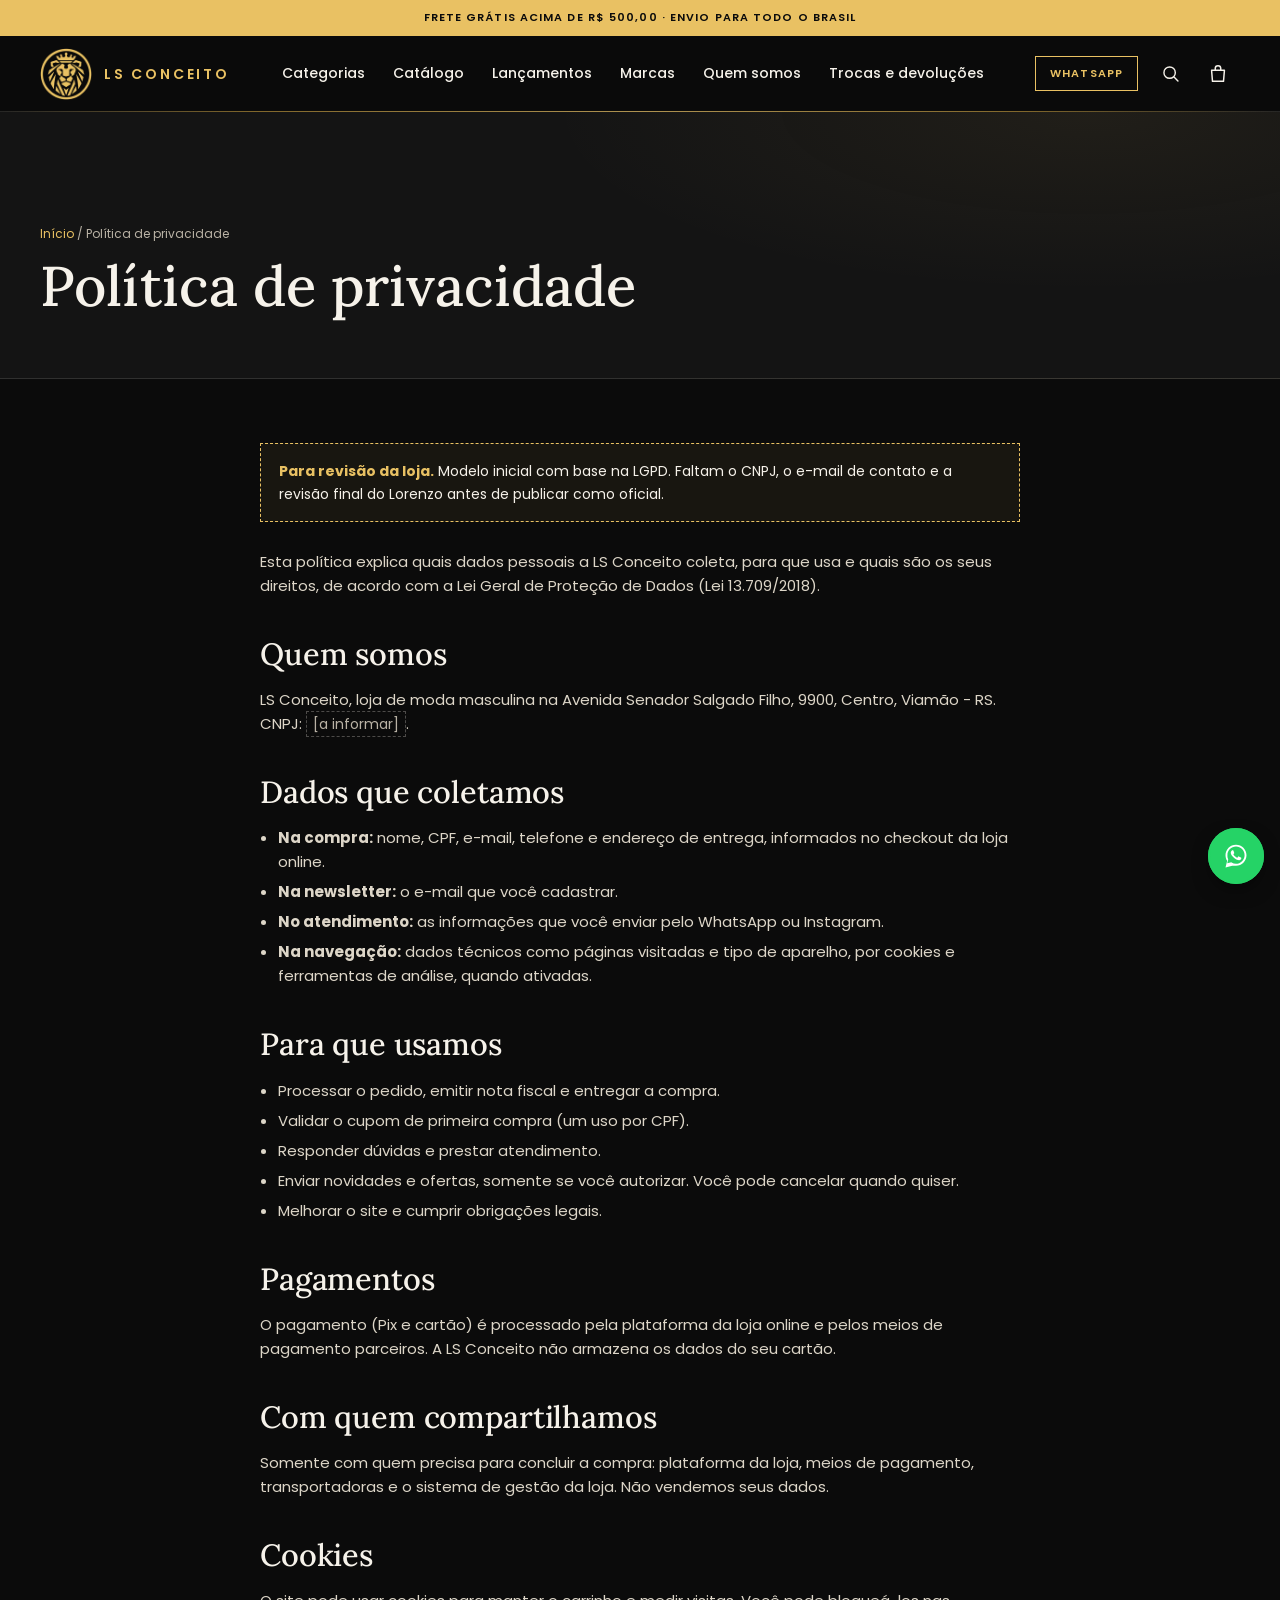
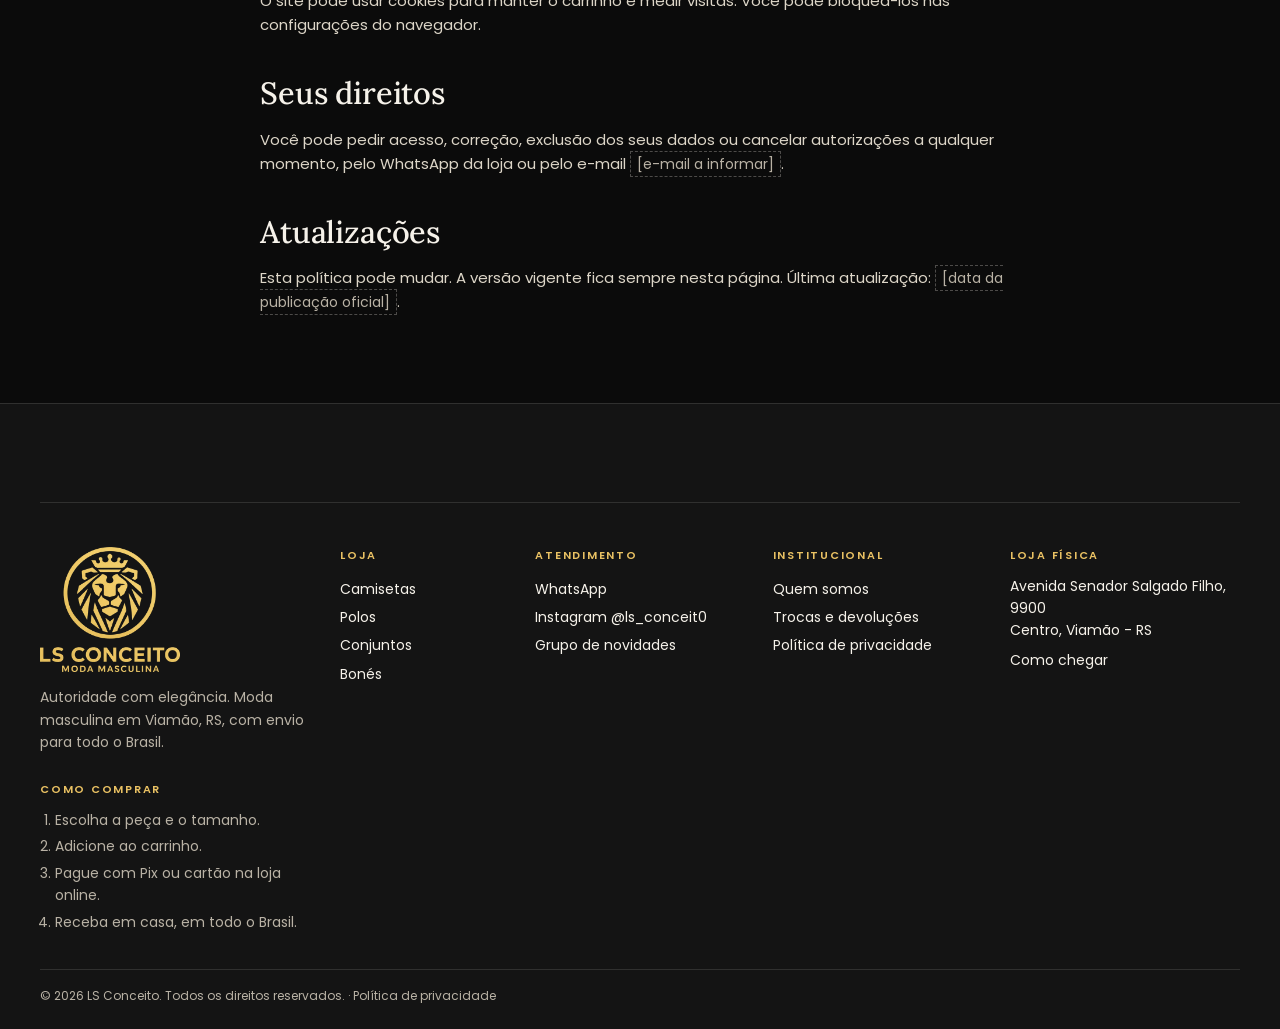
==== commit 1b58f8dc: "Logo do header nítida e sem encolher; filtros do catálogo sem cortar palavras no mobile/tablet" ====
--- a/politica-de-privacidade.html
+++ b/politica-de-privacidade.html
@@ -22,7 +22,7 @@
 </div>
 
 <header class="header" id="header">
-  <a href="index.html#topo" class="brand" aria-label="LS Conceito, página inicial"><img class="brand-lion" src="img/logo-mark.webp" width="56" height="56" alt=""><span class="brand-word">LS Conceito</span></a>
+  <a href="index.html#topo" class="brand" aria-label="LS Conceito, página inicial"><img class="brand-lion" src="img/logo-mark.webp" srcset="img/logo-mark.webp 112w, img/logo-mark-168.webp 168w" sizes="52px" width="56" height="56" alt=""><span class="brand-word">LS Conceito</span></a>
   <nav class="nav" id="nav" aria-label="Principal">
     <div class="nav-item" style="--n:0">
       <a href="index.html#catalogo" class="nav-toggle" aria-haspopup="true">Categorias</a>
@@ -97,7 +97,7 @@
   <ul class="seals wrap rv" aria-label="Vantagens">
     <li><svg viewBox="0 0 24 24" aria-hidden="true"><path d="M12 3 5 6v5c0 4.4 3 8.3 7 9.5 4-1.2 7-5.1 7-9.5V6l-7-3z"/><path d="m9 12 2 2 4-4"/></svg><span><b>Compra segura</b>Checkout protegido</span></li>
     <li><svg viewBox="0 0 24 24" aria-hidden="true"><path d="M3 7h11v9H3zM14 10h4l3 3v3h-7z"/><circle cx="7" cy="17.5" r="1.5"/><circle cx="17" cy="17.5" r="1.5"/></svg><span><b>Todo o Brasil</b>Enviamos para todos os estados</span></li>
-    <li><svg viewBox="0 0 24 24" aria-hidden="true"><rect x="3" y="6" width="18" height="12"/><path d="M3 10h18M7 15h4"/></svg><span><b>Até 12x</b>No cartão de crédito</span></li>
+    <li><svg viewBox="0 0 24 24" aria-hidden="true"><rect x="3" y="6" width="18" height="12"/><path d="M3 10h18M7 15h4"/></svg><span><b>Pix ou cartão</b>Pagamento no checkout seguro</span></li>
     <li><svg viewBox="0 0 24 24" aria-hidden="true"><path d="M4 12h16M12 4v16"/><circle cx="12" cy="12" r="9"/></svg><span><b>Frete grátis</b>Acima de R$ 500,00</span></li>
   </ul>
   <div class="wrap footer-in">
--- a/style.css
+++ b/style.css
@@ -134,12 +134,13 @@
   border-bottom: 1px solid var(--line);
 }
 .brand { display: flex; align-items: center; gap: 12px; position: relative; z-index: 2; }
-.brand-lion { height: 52px; width: 52px; }
+.brand-lion { flex: none; display: block; height: 52px; width: 52px; object-fit: contain; }
 .brand-word {
   font-weight: 600;
   font-size: var(--fs-sm);
   letter-spacing: .2em;
   text-transform: uppercase;
+  line-height: 1;
   white-space: nowrap;
   color: var(--gold);
 }
@@ -400,6 +401,7 @@
   letter-spacing: .06em;
   text-transform: uppercase;
   white-space: nowrap;
+  flex: 0 0 auto;
   transition: background .2s, color .2s, border-color .2s;
 }
 .chip:hover { border-color: var(--gold); }
@@ -639,7 +641,7 @@
 .header { transition: min-height .35s var(--ease), box-shadow .35s, background .35s; }
 .header.is-scrolled { min-height: 60px; background: rgba(11, 11, 11, .985); box-shadow: 0 12px 30px -18px rgba(0, 0, 0, .9); }
 .brand-lion { transition: transform .35s var(--ease); }
-.header.is-scrolled .brand-lion { transform: scale(.82); }
+.header.is-scrolled .brand-lion { transform: scale(.9); }
 .brand:hover .brand-lion { transform: rotate(-6deg) scale(1.04); }
 
 /* fio dourado sob o header, desenhado na entrada */
@@ -1090,6 +1092,11 @@
 .modal-size select { width: 100%; height: 46px; }
 .modal-size select.is-set { border-color: var(--gold); color: var(--gold); }
 #mSizes.shake { animation: shake .35s; border-color: var(--gold); }
+
+.notice-links { display: flex; flex-direction: column; gap: 8px; }
+.notice-links a:not(.btn) { color: var(--gold); font-size: var(--fs-sm); text-decoration: underline; text-underline-offset: 3px; }
+
+.card-btn[disabled] { opacity: .55; cursor: not-allowed; transform: none; }
 
 /* páginas institucionais */
 .page-hero { padding: clamp(56px, 8vw, 110px) 0 clamp(28px, 4vw, 48px); border-bottom: 1px solid var(--line); background: radial-gradient(900px 300px at 85% 0%, rgba(233, 193, 99, .06), transparent 60%), var(--alt); }
@@ -1196,8 +1203,8 @@
   .filter-bar { flex-direction: column; align-items: stretch; }
   .filter-bar > * { min-width: 0; max-width: 100%; }
   .search-field { flex: none; }
-  .filters { flex-wrap: nowrap; overflow-x: auto; scrollbar-width: none; margin-inline: calc(var(--pad) * -1); padding: 0 var(--pad); }
-  .filters::-webkit-scrollbar { display: none; }
+  .filters { flex-wrap: wrap; gap: 6px; }
+  .chip { padding: 0 12px; }
   .selects { display: grid; grid-template-columns: 1fr 1fr 1fr; }
   .select select { min-width: 0; width: 100%; padding-right: 26px; background-position: right 9px center; }
   .clear-btn { grid-column: 1 / -1; justify-self: start; }
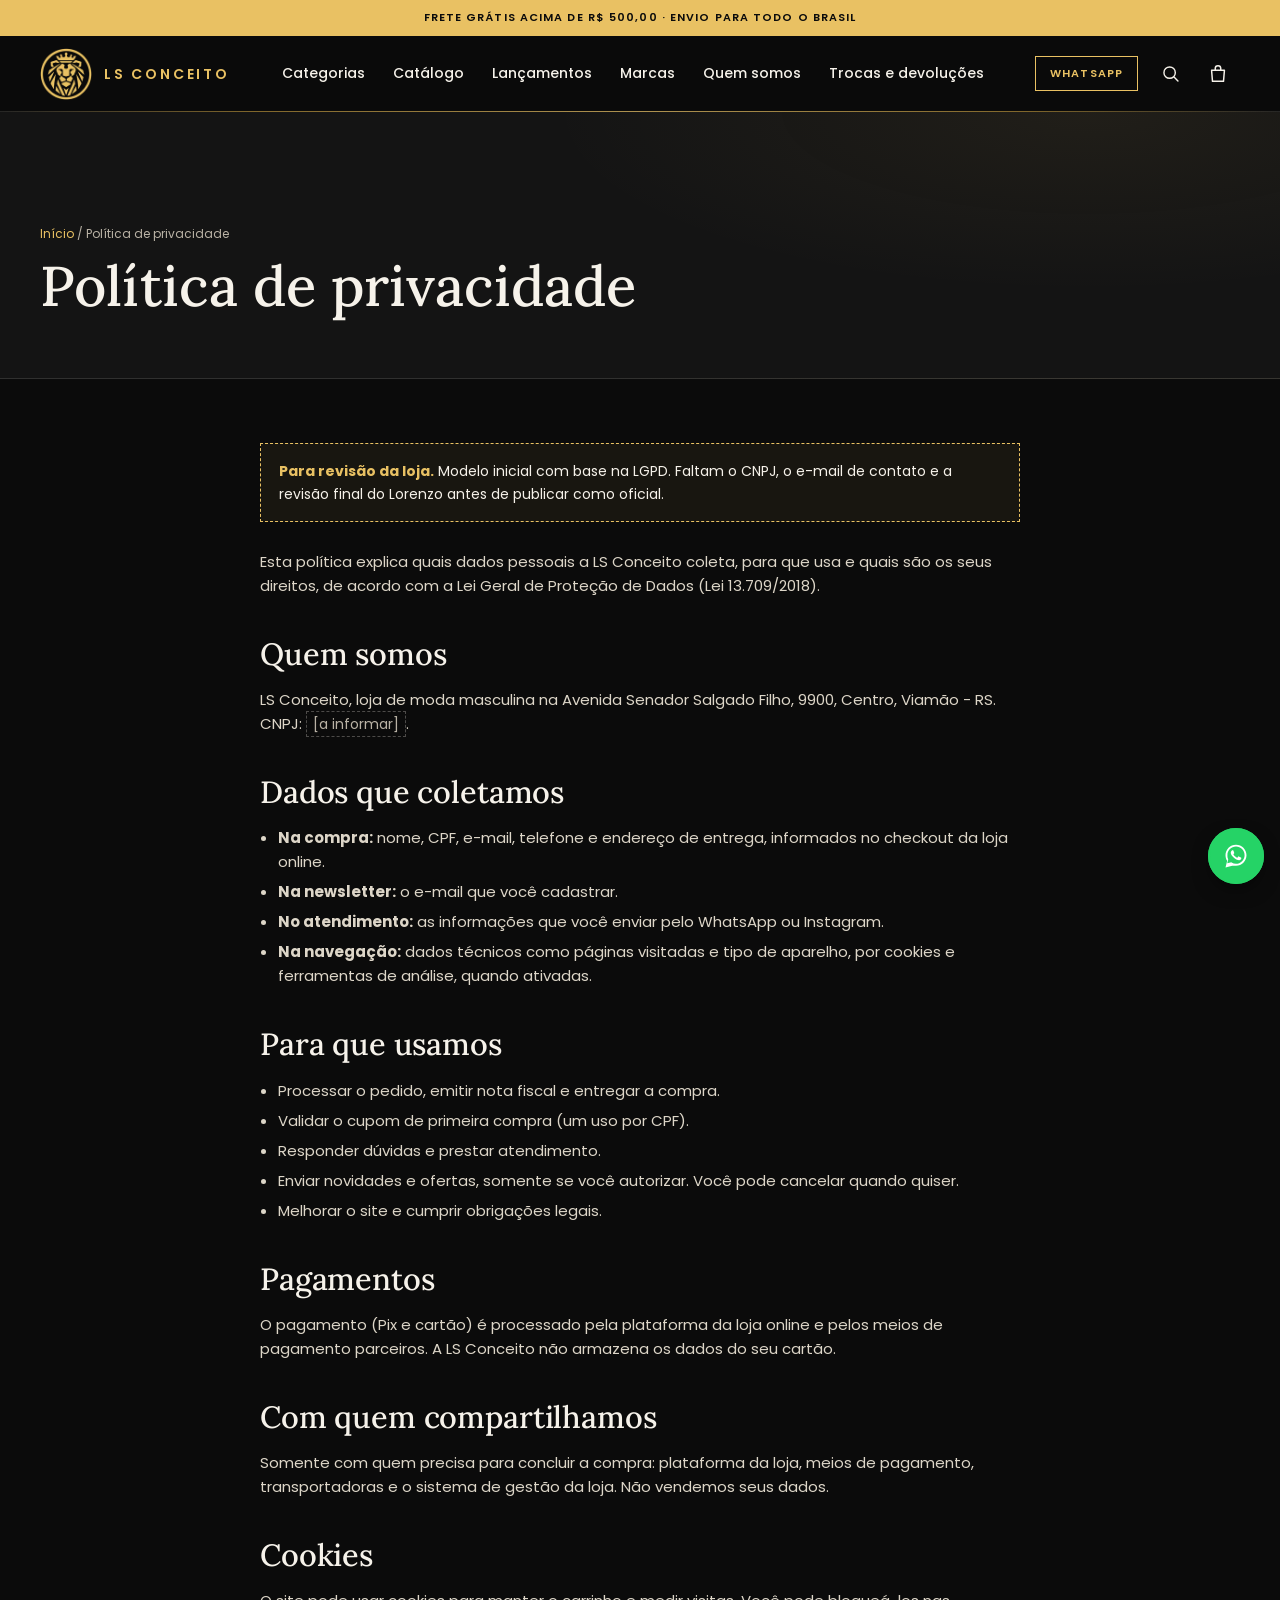
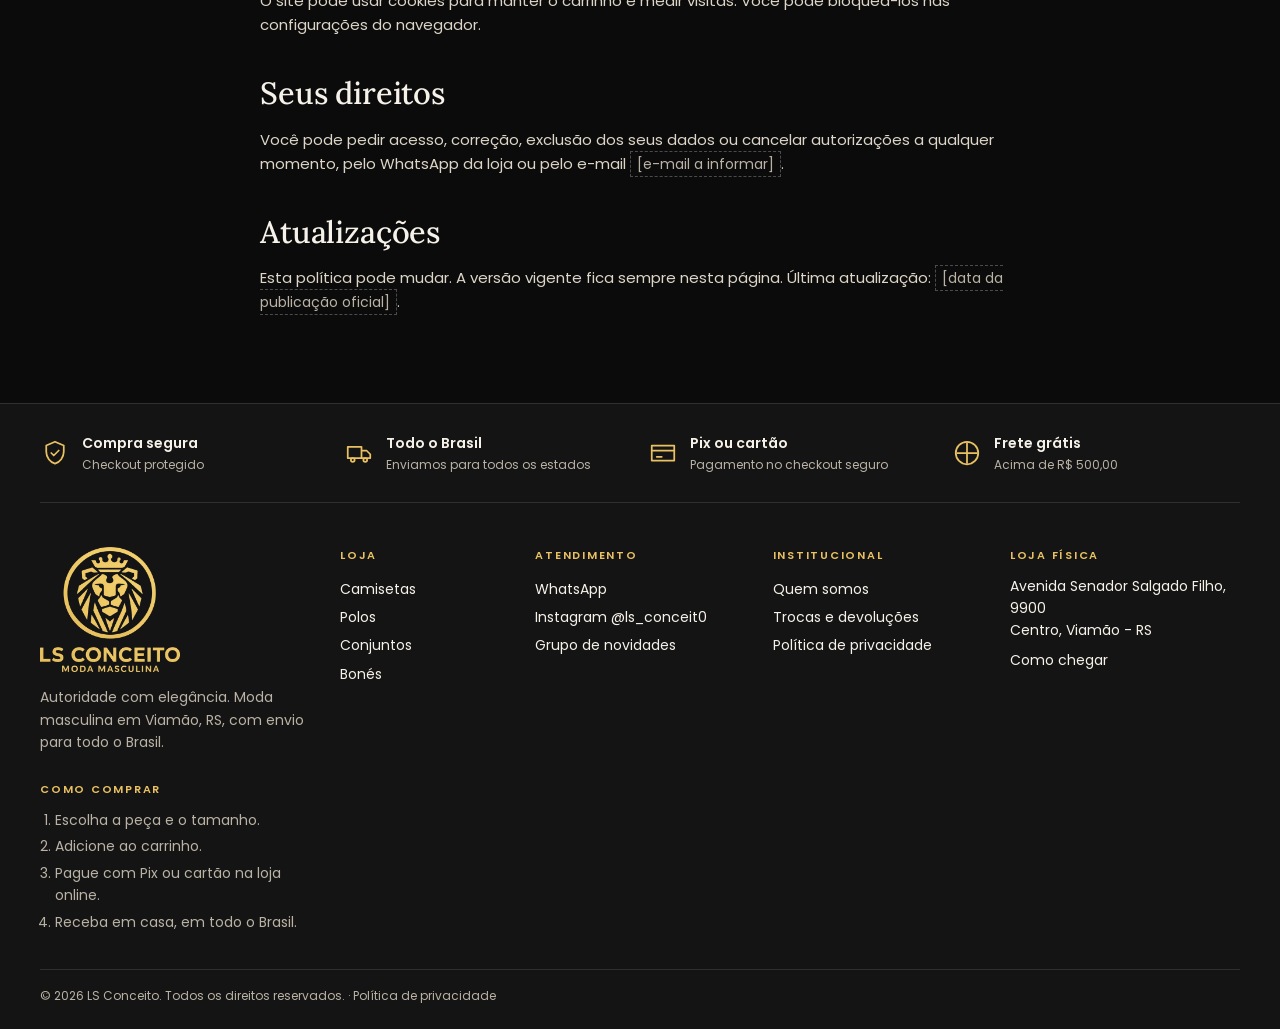
==== commit dd9e591a: "Mobile: menu cobre a tela toda, catálogo em lotes com Ver mais, botões dourados e selos visíveis nas" ====
--- a/politica-de-privacidade.html
+++ b/politica-de-privacidade.html
@@ -13,7 +13,7 @@
 <link rel="preconnect" href="https://fonts.googleapis.com">
 <link rel="preconnect" href="https://fonts.gstatic.com" crossorigin>
 <link href="https://fonts.googleapis.com/css2?family=Poppins:wght@400;500;600;700&family=Lora:ital,wght@0,500;0,600;1,500&display=swap" rel="stylesheet">
-<link rel="stylesheet" href="style.css?v=20261029a">
+<link rel="stylesheet" href="style.css?v=20261031a">
 </head>
 <body>
 
@@ -149,6 +149,6 @@
 <div class="toast" id="toast" role="status"></div>
 
 <script src="config.js?v=20261029a"></script>
-<script src="page.js?v=20261029a"></script>
+<script src="page.js?v=20261031a"></script>
 </body>
 </html>
--- a/style.css
+++ b/style.css
@@ -426,6 +426,8 @@
 select option { background: var(--surface); color: var(--text); }
 .clear-btn { font-size: var(--fs-xs); font-weight: 600; color: var(--gold); text-decoration: underline; text-underline-offset: 3px; padding: 8px 4px; }
 .empty { padding: 28px 0; color: var(--muted); }
+.more-btn { display: flex; margin: 32px auto 0; }
+.more-btn[hidden] { display: none; }
 .cat-group { margin-top: 40px; }
 .cat-group:first-child { margin-top: 0; }
 .cat-group h3 { font-size: var(--fs-lg); margin-bottom: 14px; }
@@ -830,7 +832,7 @@
 
 /* entrada da página: header e barra descem, hero acende */
 .topbar { animation: fadeDown .7s var(--ease) both; }
-.header { animation: fadeDown .7s .08s var(--ease) both; }
+.header { animation: fadeDown .7s .08s var(--ease) backwards; }
 .hero .slides { animation: heroIn 1.1s .15s var(--ease) both; }
 @keyframes fadeDown { from { opacity: 0; transform: translateY(-10px); } }
 @keyframes heroIn { from { opacity: 0; transform: scale(.985); } }
@@ -1110,7 +1112,7 @@
 .prose p, .prose li { color: #DDD6C8; }
 .prose p + p { margin-top: 12px; }
 .prose ul { margin: 10px 0 0 1.2em; display: flex; flex-direction: column; gap: 6px; }
-.prose a { color: var(--gold); text-decoration: underline; text-underline-offset: 3px; }
+.prose a:not(.btn) { color: var(--gold); text-decoration: underline; text-underline-offset: 3px; }
 .pending {
   margin: 0 0 28px;
   padding: 16px 18px;
@@ -1146,6 +1148,7 @@
     padding: 88px var(--pad) 40px;
     transform: translateY(-100%);
     visibility: hidden;
+    overflow-y: auto;
     transition: transform .4s var(--ease), visibility .4s;
     z-index: 1;
   }
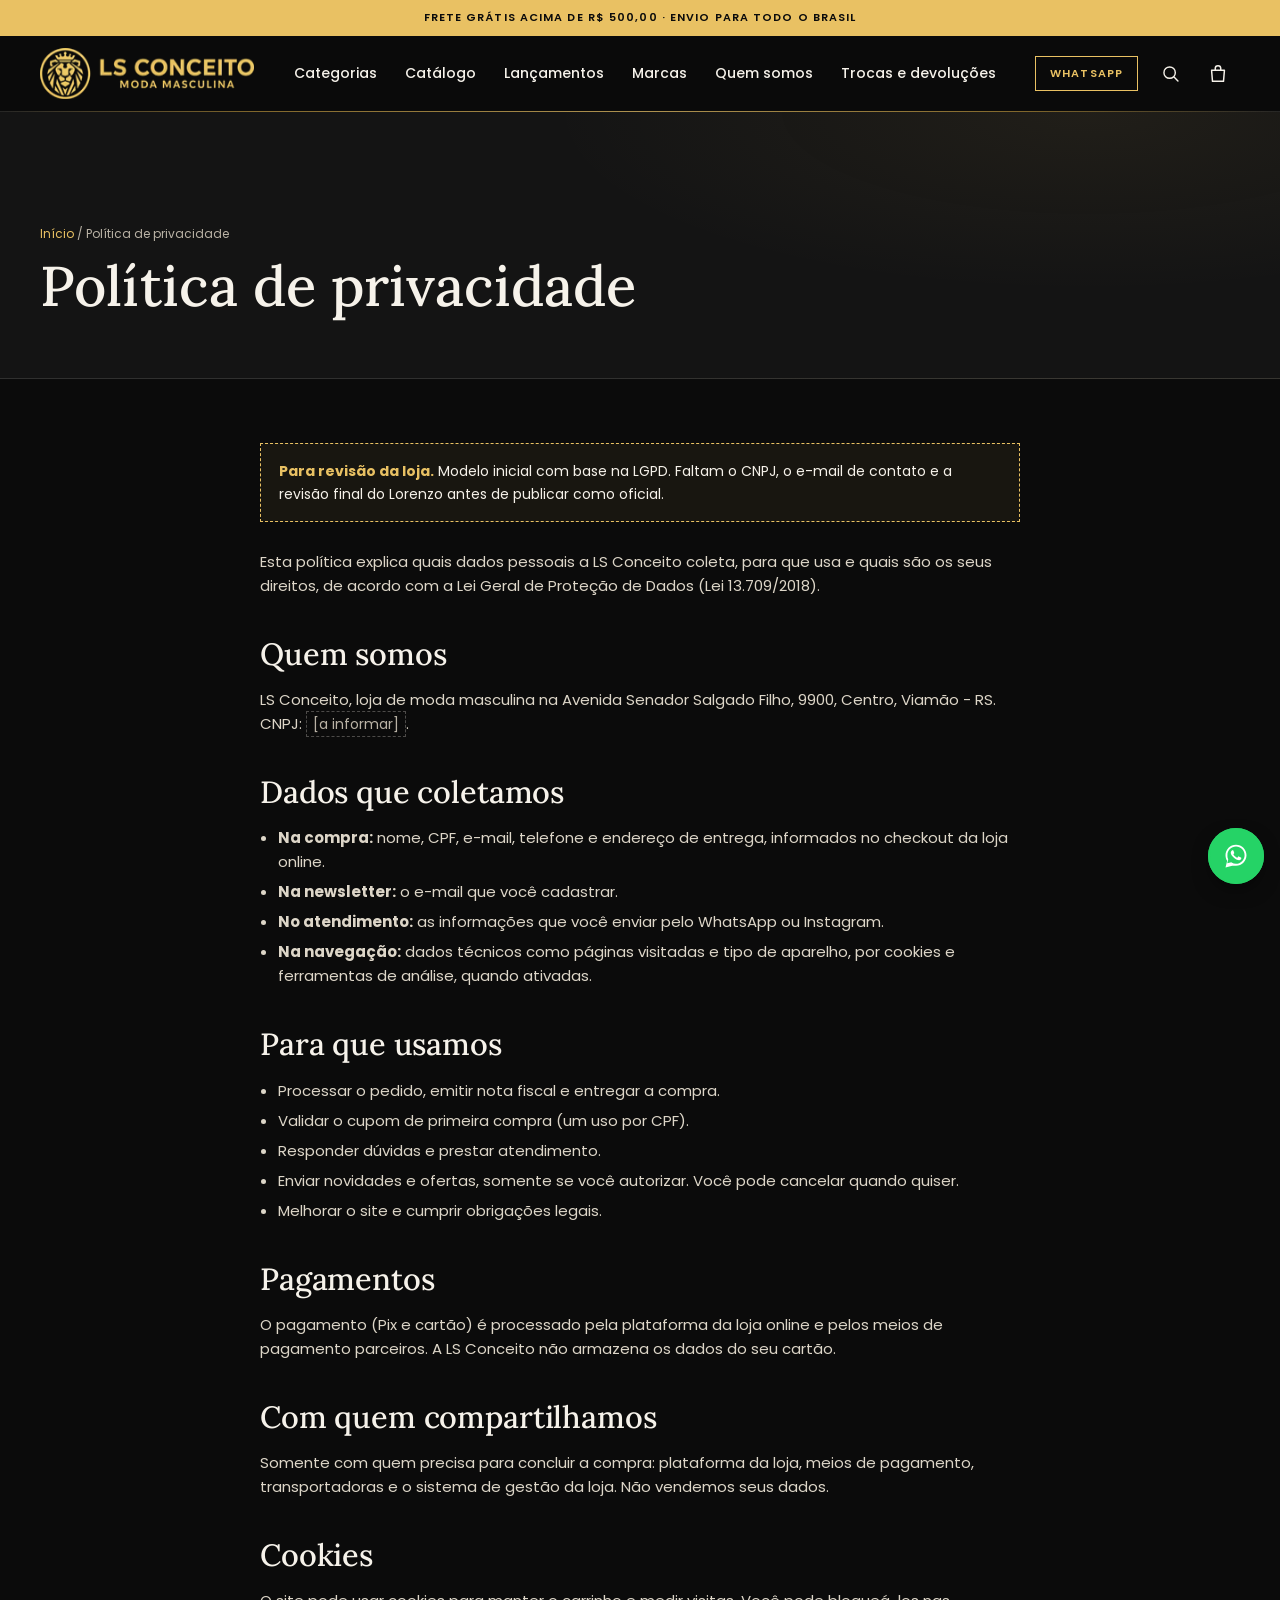
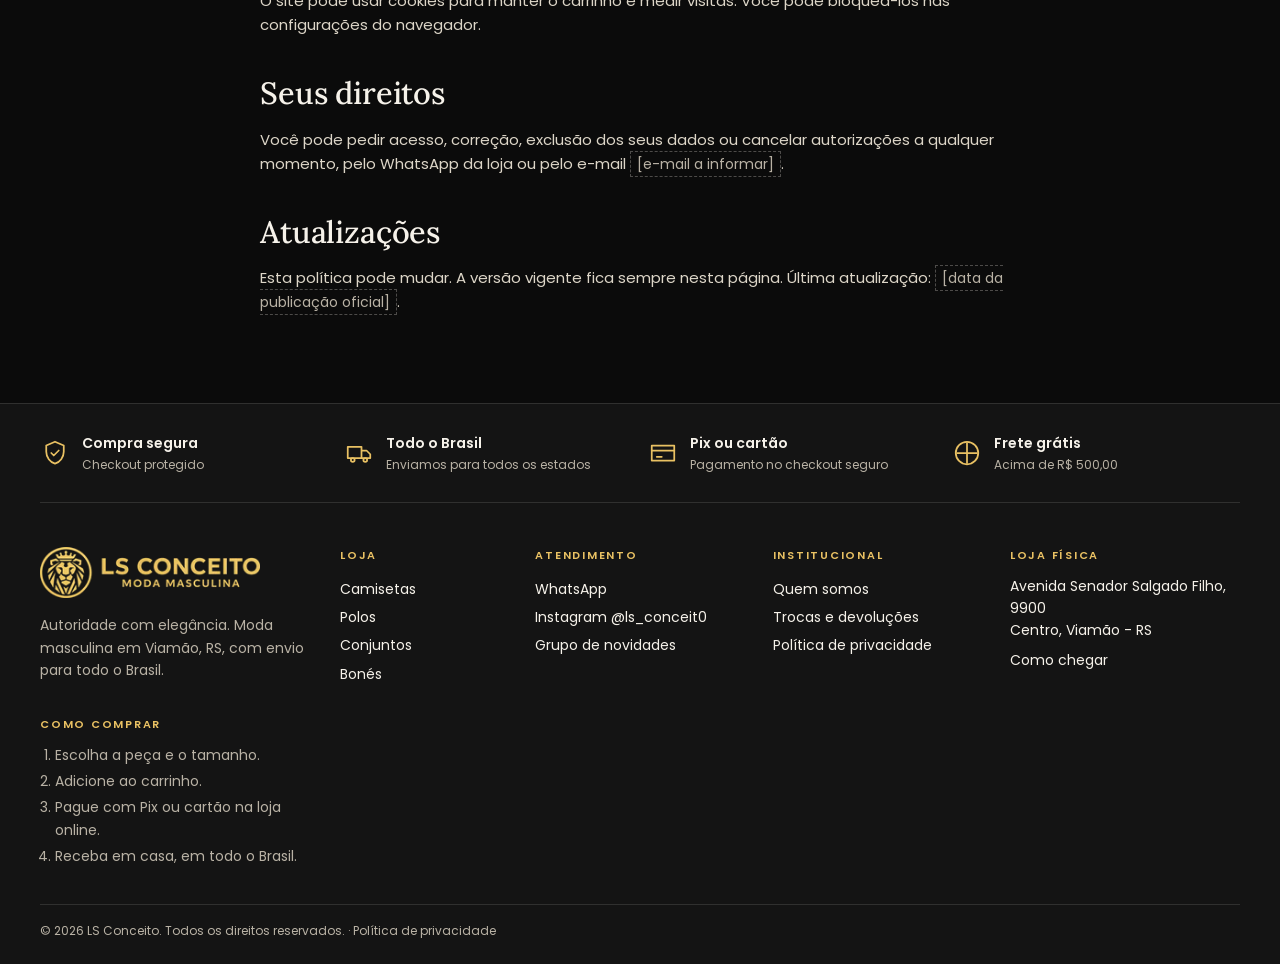
==== commit 6aa35f93: "Logo oficial horizontal no header e rodapé; WhatsApp não cobre mais o conteúdo no celular - Header e" ====
--- a/politica-de-privacidade.html
+++ b/politica-de-privacidade.html
@@ -2,7 +2,7 @@
 <html lang="pt-BR">
 <head>
 <meta charset="utf-8">
-<meta name="viewport" content="width=device-width, initial-scale=1">
+<meta name="viewport" content="width=device-width, initial-scale=1, viewport-fit=cover">
 <title>Política de privacidade | LS Conceito</title>
 <meta name="description" content="Como a LS Conceito trata os seus dados pessoais.">
 <meta name="theme-color" content="#0B0B0B">
@@ -13,7 +13,7 @@
 <link rel="preconnect" href="https://fonts.googleapis.com">
 <link rel="preconnect" href="https://fonts.gstatic.com" crossorigin>
 <link href="https://fonts.googleapis.com/css2?family=Poppins:wght@400;500;600;700&family=Lora:ital,wght@0,500;0,600;1,500&display=swap" rel="stylesheet">
-<link rel="stylesheet" href="style.css?v=20261031a">
+<link rel="stylesheet" href="style.css?v=20261031b">
 </head>
 <body>
 
@@ -22,7 +22,7 @@
 </div>
 
 <header class="header" id="header">
-  <a href="index.html#topo" class="brand" aria-label="LS Conceito, página inicial"><img class="brand-lion" src="img/logo-mark.webp" srcset="img/logo-mark.webp 112w, img/logo-mark-168.webp 168w" sizes="52px" width="56" height="56" alt=""><span class="brand-word">LS Conceito</span></a>
+  <a href="index.html#topo" class="brand" aria-label="LS Conceito, moda masculina: página inicial"><img class="brand-logo" src="img/logo-h-112.webp" srcset="img/logo-h-56.webp 240w, img/logo-h-112.webp 479w, img/logo-h-168.webp 719w" sizes="(max-width: 620px) 172px, 214px" width="240" height="56" alt="LS Conceito, moda masculina"></a>
   <nav class="nav" id="nav" aria-label="Principal">
     <div class="nav-item" style="--n:0">
       <a href="index.html#catalogo" class="nav-toggle" aria-haspopup="true">Categorias</a>
@@ -102,7 +102,7 @@
   </ul>
   <div class="wrap footer-in">
     <div class="foot-brand">
-      <img class="foot-logo" src="img/logo-ls.webp" width="160" height="143" alt="LS Conceito, moda masculina" loading="lazy">
+      <img class="foot-logo" src="img/logo-h-112.webp" srcset="img/logo-h-56.webp 240w, img/logo-h-112.webp 479w, img/logo-h-168.webp 719w" sizes="220px" width="240" height="56" alt="LS Conceito, moda masculina" loading="lazy">
       <p class="muted">Autoridade com elegância. Moda masculina em Viamão, RS, com envio para todo o Brasil.</p>
     </div>
     <div>
@@ -149,6 +149,6 @@
 <div class="toast" id="toast" role="status"></div>
 
 <script src="config.js?v=20261029a"></script>
-<script src="page.js?v=20261031a"></script>
+<script src="page.js?v=20261031b"></script>
 </body>
 </html>
--- a/style.css
+++ b/style.css
@@ -133,17 +133,9 @@
   background: rgba(11, 11, 11, .96);
   border-bottom: 1px solid var(--line);
 }
-.brand { display: flex; align-items: center; gap: 12px; position: relative; z-index: 2; }
-.brand-lion { flex: none; display: block; height: 52px; width: 52px; object-fit: contain; }
-.brand-word {
-  font-weight: 600;
-  font-size: var(--fs-sm);
-  letter-spacing: .2em;
-  text-transform: uppercase;
-  line-height: 1;
-  white-space: nowrap;
-  color: var(--gold);
-}
+/* logo oficial horizontal: leão + LS CONCEITO + MODA MASCULINA (a mesma das artes do hero) */
+.brand { display: flex; align-items: center; position: relative; z-index: 2; flex: none; }
+.brand-logo { display: block; flex: none; width: 214px; height: auto; aspect-ratio: 479 / 112; }
 .nav { display: flex; align-items: center; gap: 28px; }
 .nav > a, .nav-toggle {
   position: relative;
@@ -475,7 +467,7 @@
 .seals svg { flex: none; width: 30px; height: 30px; fill: none; stroke: var(--gold); stroke-width: 1.4; stroke-linecap: round; stroke-linejoin: round; }
 .seals b { display: block; color: var(--text); font-size: var(--fs-sm); font-weight: 600; }
 .footer-in { display: grid; grid-template-columns: 1.3fr .8fr 1fr 1fr 1.1fr; gap: 28px; padding: 44px 0 36px; }
-.foot-logo { width: 140px; height: auto; margin-bottom: 14px; }
+.foot-logo { display: block; width: 220px; max-width: 100%; height: auto; margin-bottom: 16px; }
 .foot-brand p { font-size: var(--fs-sm); max-width: 34ch; }
 .foot-label { margin-bottom: 10px; }
 .footer-in a { display: block; font-size: var(--fs-sm); padding: 3px 0; color: var(--text); }
@@ -483,6 +475,7 @@
 .store-address { font-size: var(--fs-sm); margin-bottom: 4px; }
 .buy-steps { margin-left: 1.1em; display: flex; flex-direction: column; gap: 4px; font-size: var(--fs-sm); color: var(--muted); }
 .copy { border-top: 1px solid var(--line); padding: 16px 0 24px; color: var(--muted); font-size: var(--fs-xs); }
+@media (max-width: 899px) { .copy { padding-bottom: calc(84px + env(safe-area-inset-bottom)); } }
 
 /* 9. WhatsApp sempre visível */
 .float-whats {
@@ -502,6 +495,9 @@
   transition: transform .25s var(--ease);
 }
 .float-whats:hover { transform: scale(1.06); }
+/* some para fora da tela (deslizando para baixo) enquanto a pessoa rola a página no celular */
+.float-whats.is-away { transform: translateY(calc(100% + 28px)); opacity: 0; pointer-events: none; }
+.float-whats { transition: transform .35s var(--ease), opacity .25s; }
 
 /* espaço para o vídeo institucional (fase 2) */
 .video-float { position: fixed; left: 16px; bottom: 16px; z-index: 790; width: 180px; aspect-ratio: 9 / 16; background: #000; border: 1px solid var(--gold-dark); }
@@ -642,9 +638,9 @@
 /* header encolhe e ganha sombra ao rolar */
 .header { transition: min-height .35s var(--ease), box-shadow .35s, background .35s; }
 .header.is-scrolled { min-height: 60px; background: rgba(11, 11, 11, .985); box-shadow: 0 12px 30px -18px rgba(0, 0, 0, .9); }
-.brand-lion { transition: transform .35s var(--ease); }
-.header.is-scrolled .brand-lion { transform: scale(.9); }
-.brand:hover .brand-lion { transform: rotate(-6deg) scale(1.04); }
+.brand-logo { transform-origin: left center; transition: transform .35s var(--ease), opacity .25s; }
+.header.is-scrolled .brand-logo { transform: scale(.88); }
+.brand:hover .brand-logo { opacity: .88; }
 
 /* fio dourado sob o header, desenhado na entrada */
 .header::after {
@@ -1219,8 +1215,7 @@
 }
 
 @media (max-width: 620px) {
-  .brand-word { font-size: var(--fs-xs); letter-spacing: .14em; }
-  .brand-lion { height: 44px; width: 44px; }
+  .brand-logo { width: 172px; }
   .header { gap: 8px; }
   .topbar { font-size: 10px; letter-spacing: .06em; }
   .topbar-msg { white-space: normal; line-height: 1.25; }
@@ -1231,9 +1226,10 @@
   .card-size { width: 100%; }
   .card-btn { flex: none; }
   .card-btn { font-size: var(--fs-2xs); letter-spacing: .03em; }
-  .float-whats { width: 52px; height: 52px; right: 12px; bottom: 12px; }
+  .float-whats { width: 52px; height: 52px; right: 12px; bottom: calc(12px + env(safe-area-inset-bottom)); }
   .hero-arrow { display: none; }
-  .to-top { right: 16px; bottom: 76px; width: 40px; height: 40px; }
+  /* no celular o "voltar ao topo" sai: o menu fica no topo e ele era mais um botão por cima do conteúdo */
+  .to-top { display: none; }
   .promo-title { font-size: 1.75rem; }
   .video-float { width: 120px; left: 12px; bottom: 12px; }
 }
